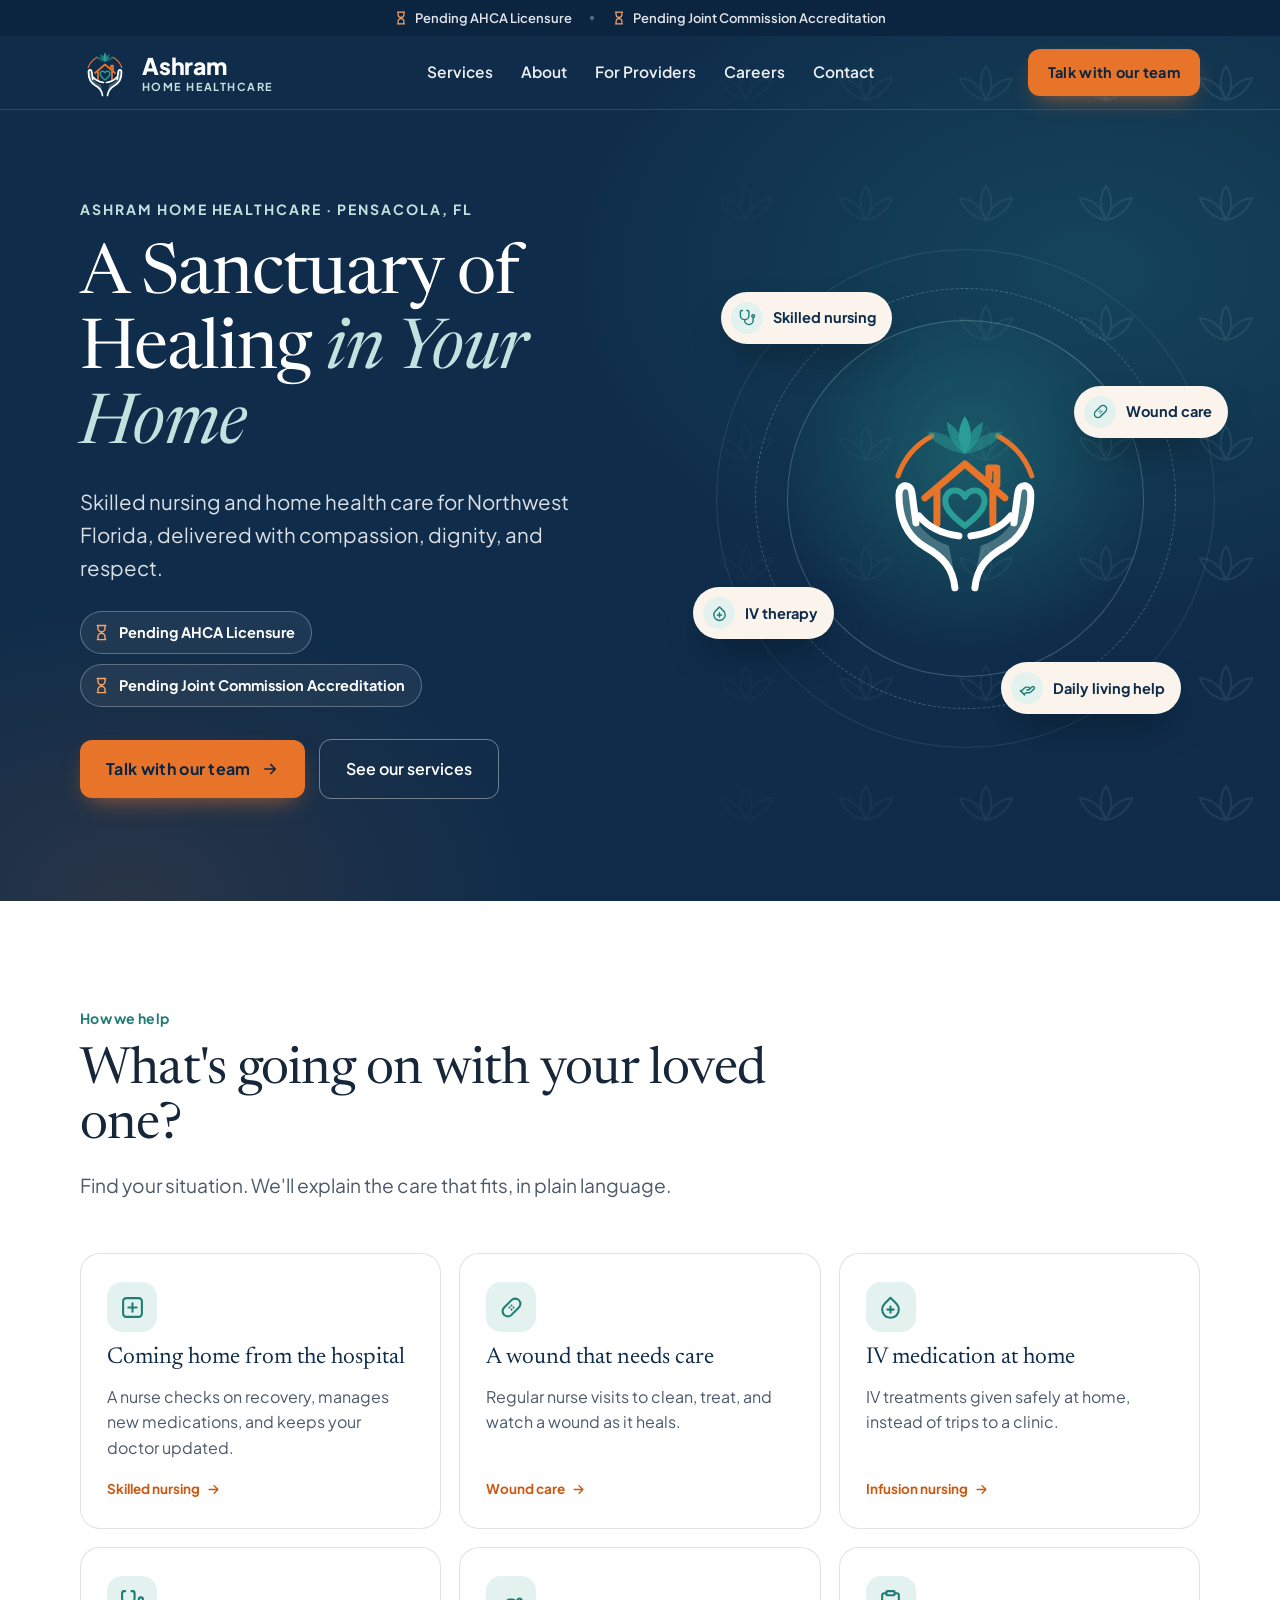
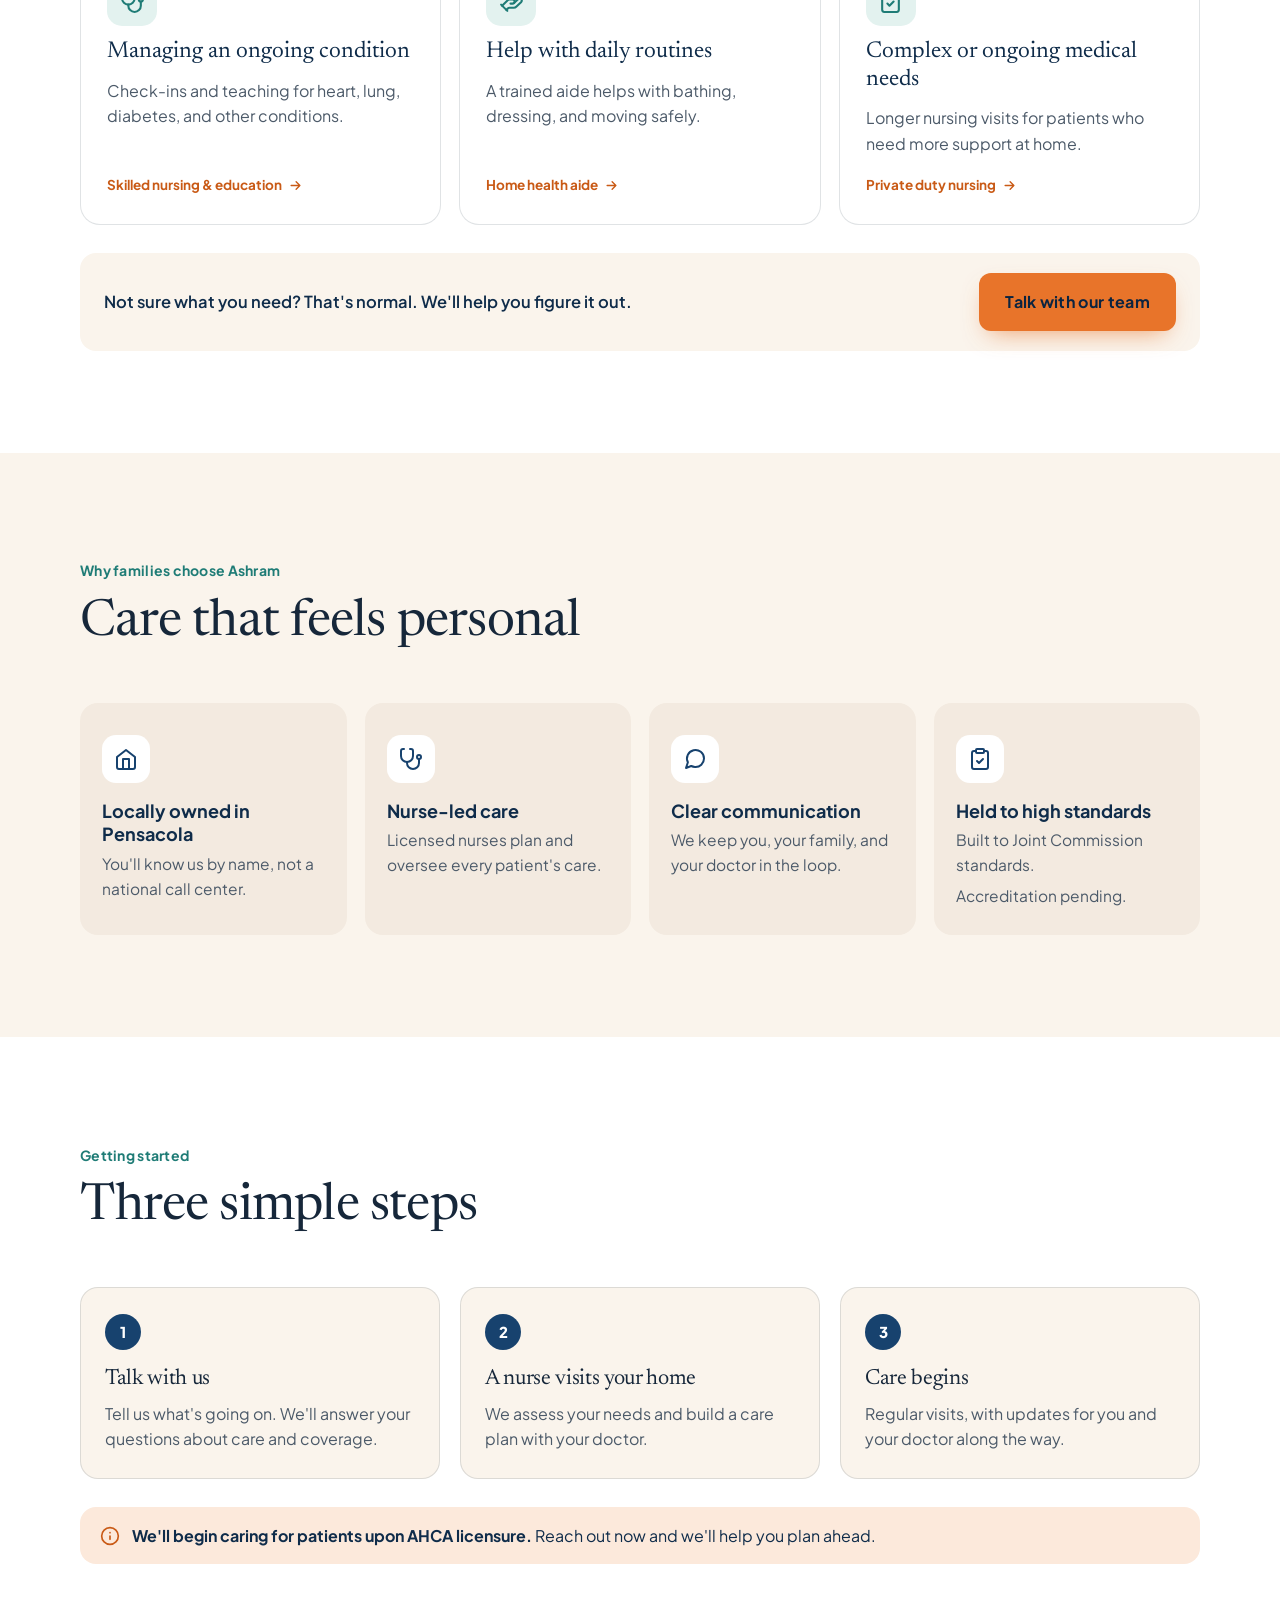
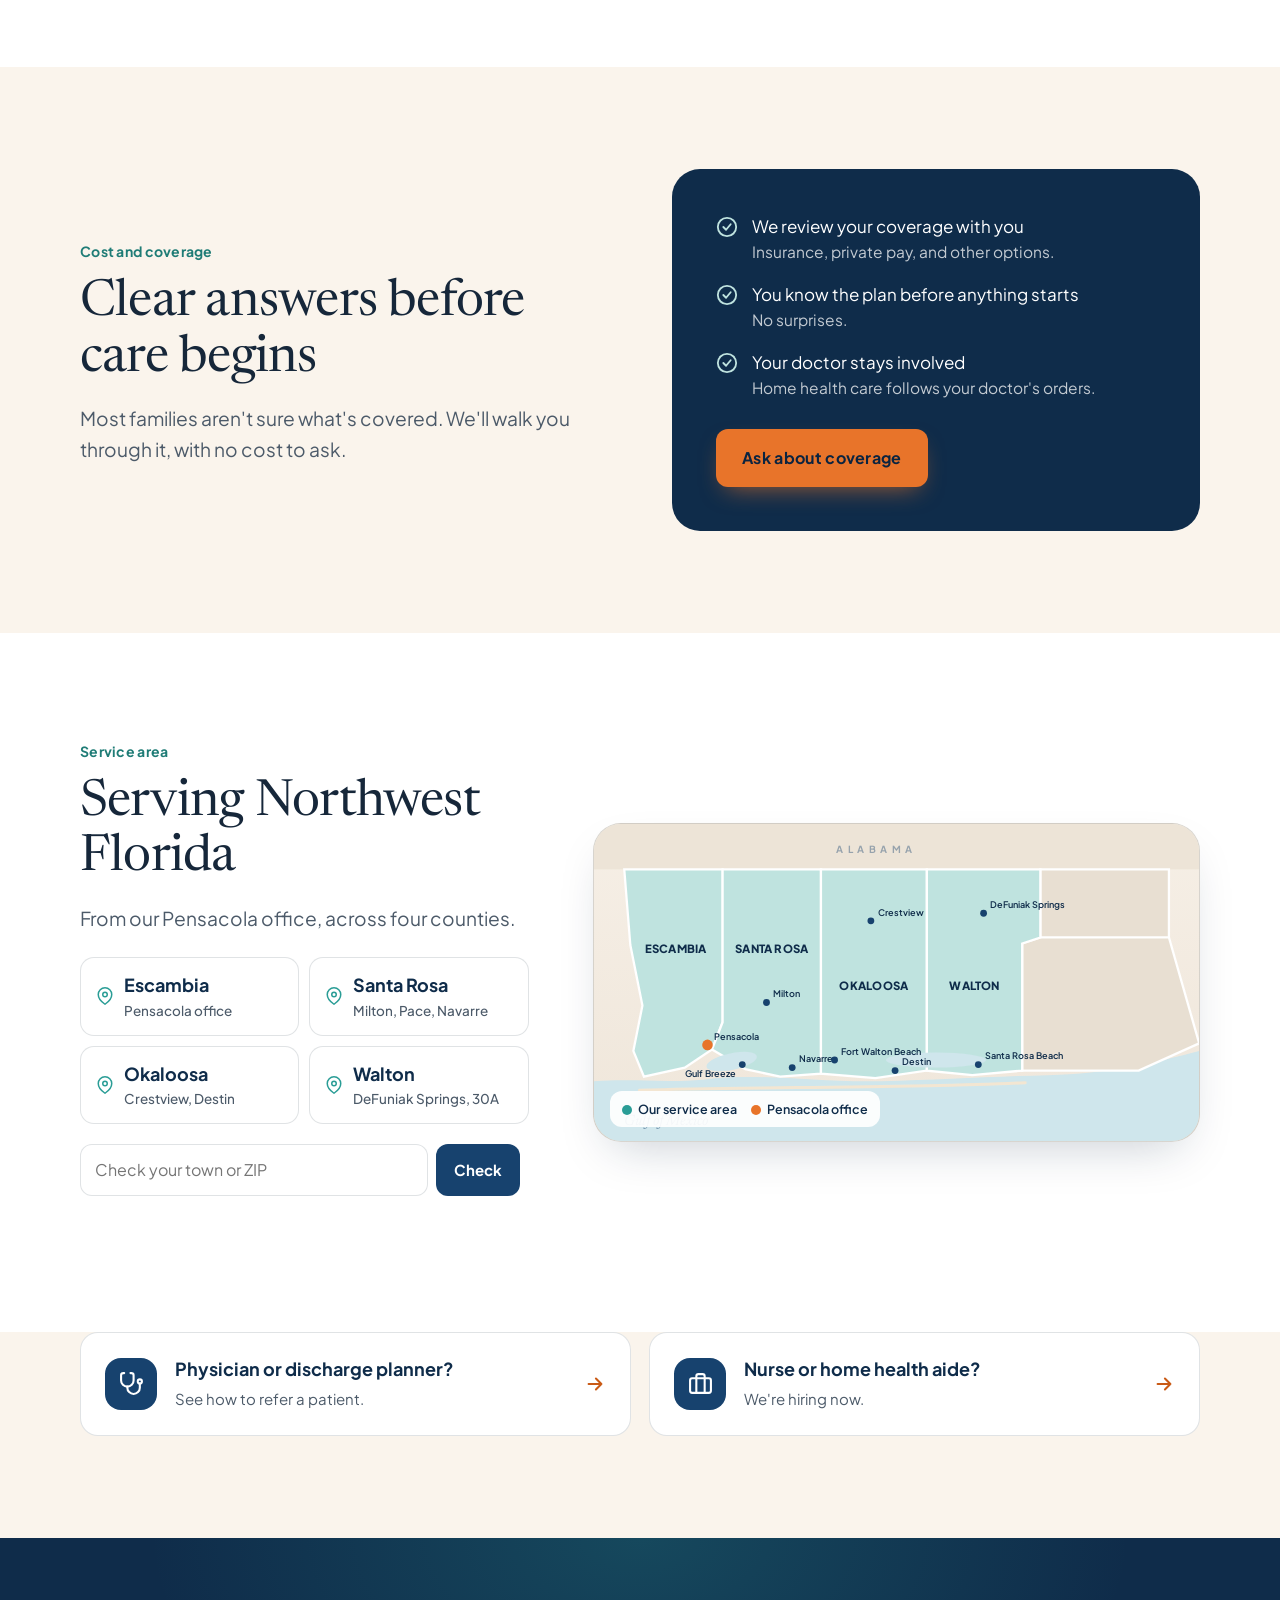
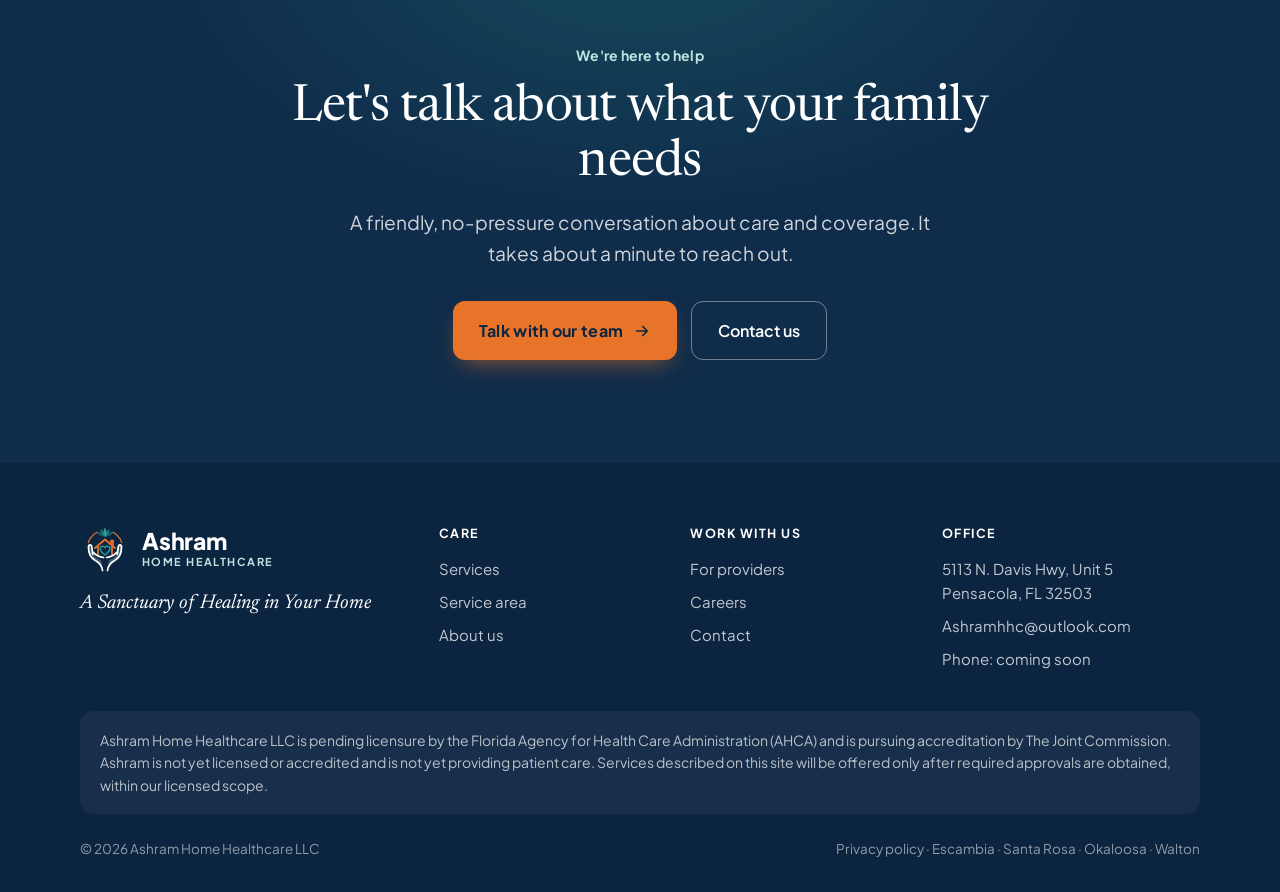
==== index.html @ f052ca24 "Add files via upload" ====
<!DOCTYPE html>
<html lang="en">
<head>
<meta charset="UTF-8">
<meta name="viewport" content="width=device-width, initial-scale=1, viewport-fit=cover">
<title>Ashram Home Healthcare | Home Health Care in Pensacola &amp; Northwest Florida</title>
<meta name="description" content="Skilled nursing and home health care for Pensacola and Northwest Florida. Pending AHCA licensure and Joint Commission accreditation.">
<meta name="theme-color" content="#0F2C4A">
<meta property="og:type" content="website">
<meta property="og:site_name" content="Ashram Home Healthcare">
<meta property="og:title" content="Ashram Home Healthcare | Home Health Care in Pensacola &amp; Northwest Florida">
<meta property="og:description" content="Skilled nursing and home health care for Pensacola and Northwest Florida. Pending AHCA licensure and Joint Commission accreditation.">
<meta property="og:image" content="og-image.png">
<meta name="twitter:card" content="summary_large_image">
<link rel="icon" href="data:image/svg+xml,%3Csvg xmlns='http://www.w3.org/2000/svg' viewBox='0 0 200 200'%3E%3Crect width='200' height='200' rx='40' fill='%23FAF4EC'/%3E%3Cpath d='M62 100 L100 66 L138 100' fill='none' stroke='%23E8742A' stroke-width='12' stroke-linecap='round' stroke-linejoin='round'/%3E%3Cpath d='M100 150 C80 134 70 122 76 110 C82 99 95 101 100 111 C105 101 118 99 124 110 C130 122 120 134 100 150Z' fill='none' stroke='%232A9D96' stroke-width='11'/%3E%3C/svg%3E">
<link rel="preconnect" href="https://fonts.googleapis.com">
<link rel="preconnect" href="https://fonts.gstatic.com" crossorigin>
<link href="https://fonts.googleapis.com/css2?family=Newsreader:ital,opsz,wght@0,6..72,400;0,6..72,500;1,6..72,400&family=Plus+Jakarta+Sans:wght@400;500;600;700;800&display=swap" rel="stylesheet">
<link rel="stylesheet" href="styles.css">
<script src="config.js"></script>
<script type="application/ld+json">{"@context":"https://schema.org","@type":"MedicalBusiness","name":"Ashram Home Healthcare LLC","slogan":"A Sanctuary of Healing in Your Home","email":"Ashramhhc@outlook.com","address":{"@type":"PostalAddress","streetAddress":"5113 N. Davis Highway, Unit 5","addressLocality":"Pensacola","addressRegion":"FL","postalCode":"32503","addressCountry":"US"},"areaServed":["Escambia County, FL","Santa Rosa County, FL","Okaloosa County, FL","Walton County, FL"]}</script>
</head>
<body>
<a class="skip" href="#main">Skip to content</a>
<svg width="0" height="0" style="position:absolute" aria-hidden="true">
  <defs>
    <symbol id="i-phone" viewBox="0 0 24 24"><path fill="none" stroke="currentColor" stroke-width="2" stroke-linecap="round" stroke-linejoin="round" d="M22 16.9v3a2 2 0 0 1-2.2 2 19.8 19.8 0 0 1-8.6-3.1 19.5 19.5 0 0 1-6-6A19.8 19.8 0 0 1 2.1 4.2 2 2 0 0 1 4.1 2h3a2 2 0 0 1 2 1.7c.1 1 .4 1.9.7 2.8a2 2 0 0 1-.5 2.1L8 9.9a16 16 0 0 0 6 6l1.3-1.3a2 2 0 0 1 2.1-.4c.9.3 1.8.6 2.8.7a2 2 0 0 1 1.7 2z"/></symbol>
    <symbol id="i-check" viewBox="0 0 24 24"><path fill="none" stroke="currentColor" stroke-width="2.4" stroke-linecap="round" stroke-linejoin="round" d="M20 6 9 17l-5-5"/></symbol>
    <symbol id="i-check-circle" viewBox="0 0 24 24"><g fill="none" stroke="currentColor" stroke-width="2" stroke-linecap="round" stroke-linejoin="round"><circle cx="12" cy="12" r="10"/><path d="m8 12 3 3 5-6"/></g></symbol>
    <symbol id="i-shield" viewBox="0 0 24 24"><g fill="none" stroke="currentColor" stroke-width="2" stroke-linecap="round" stroke-linejoin="round"><path d="M12 22s8-4 8-10V5l-8-3-8 3v7c0 6 8 10 8 10z"/><path d="m9 12 2 2 4-4"/></g></symbol>
    <symbol id="i-star" viewBox="0 0 24 24"><path fill="currentColor" d="m12 2 3.1 6.3 6.9 1-5 4.9 1.2 6.8L12 17.8 5.8 21l1.2-6.8-5-4.9 6.9-1z"/></symbol>
    <symbol id="i-camera" viewBox="0 0 24 24"><g fill="none" stroke="currentColor" stroke-width="2" stroke-linecap="round" stroke-linejoin="round"><path d="M23 19a2 2 0 0 1-2 2H3a2 2 0 0 1-2-2V8a2 2 0 0 1 2-2h4l2-3h6l2 3h4a2 2 0 0 1 2 2z"/><circle cx="12" cy="13" r="4"/></g></symbol>
    <symbol id="i-arrow-r" viewBox="0 0 24 24"><path fill="none" stroke="currentColor" stroke-width="2.2" stroke-linecap="round" stroke-linejoin="round" d="M5 12h14M13 6l6 6-6 6"/></symbol>
    <symbol id="i-arrow-l" viewBox="0 0 24 24"><path fill="none" stroke="currentColor" stroke-width="2.2" stroke-linecap="round" stroke-linejoin="round" d="M19 12H5M11 6l-6 6 6 6"/></symbol>
    <symbol id="i-pin" viewBox="0 0 24 24"><g fill="none" stroke="currentColor" stroke-width="2" stroke-linecap="round" stroke-linejoin="round"><path d="M21 10c0 7-9 13-9 13S3 17 3 10a9 9 0 0 1 18 0z"/><circle cx="12" cy="10" r="3"/></g></symbol>
    <symbol id="i-clock" viewBox="0 0 24 24"><g fill="none" stroke="currentColor" stroke-width="2" stroke-linecap="round"><circle cx="12" cy="12" r="10"/><path d="M12 6v6l4 2"/></g></symbol>
    <symbol id="i-mail" viewBox="0 0 24 24"><g fill="none" stroke="currentColor" stroke-width="2" stroke-linecap="round" stroke-linejoin="round"><rect x="2" y="4" width="20" height="16" rx="2"/><path d="m22 6-10 7L2 6"/></g></symbol>
    <symbol id="i-lock" viewBox="0 0 24 24"><g fill="none" stroke="currentColor" stroke-width="2" stroke-linecap="round" stroke-linejoin="round"><rect x="3" y="11" width="18" height="11" rx="2"/><path d="M7 11V7a5 5 0 0 1 10 0v4"/></g></symbol>
    <symbol id="i-info" viewBox="0 0 24 24"><g fill="none" stroke="currentColor" stroke-width="2" stroke-linecap="round"><circle cx="12" cy="12" r="10"/><path d="M12 16v-4M12 8h.01"/></g></symbol>
    <symbol id="i-heart" viewBox="0 0 24 24"><path fill="none" stroke="currentColor" stroke-width="2" stroke-linecap="round" stroke-linejoin="round" d="M20.8 4.6a5.5 5.5 0 0 0-7.8 0L12 5.7l-1-1.1a5.5 5.5 0 0 0-7.8 7.8l1 1.1L12 21l7.8-7.5 1-1.1a5.5 5.5 0 0 0 0-7.8z"/></symbol>
    <symbol id="i-hand" viewBox="0 0 24 24"><g fill="none" stroke="currentColor" stroke-width="2" stroke-linecap="round" stroke-linejoin="round"><path d="M11 14h2a2 2 0 0 0 0-4h-3c-.6 0-1.1.2-1.4.6L3 16"/><path d="m7 20 1.6-1.4c.3-.4.8-.6 1.4-.6h4c1.1 0 2.1-.4 2.8-1.2l4.6-4.4a2 2 0 0 0-2.8-2.8L14.4 13.4"/><path d="m2 15 6 6"/></g></symbol>
    <symbol id="i-sun" viewBox="0 0 24 24"><g fill="none" stroke="currentColor" stroke-width="2" stroke-linecap="round"><circle cx="12" cy="12" r="4"/><path d="M12 2v2M12 20v2M4.9 4.9l1.4 1.4M17.7 17.7l1.4 1.4M2 12h2M20 12h2M4.9 19.1l1.4-1.4M17.7 6.3l1.4-1.4"/></g></symbol>
    <symbol id="i-moon" viewBox="0 0 24 24"><path fill="none" stroke="currentColor" stroke-width="2" stroke-linecap="round" stroke-linejoin="round" d="M21 12.8A9 9 0 1 1 11.2 3a7 7 0 0 0 9.8 9.8z"/></symbol>
    <symbol id="i-user" viewBox="0 0 24 24"><g fill="none" stroke="currentColor" stroke-width="2" stroke-linecap="round" stroke-linejoin="round"><path d="M20 21v-2a4 4 0 0 0-4-4H8a4 4 0 0 0-4 4v2"/><circle cx="12" cy="7" r="4"/></g></symbol>
    <symbol id="i-users" viewBox="0 0 24 24"><g fill="none" stroke="currentColor" stroke-width="2" stroke-linecap="round" stroke-linejoin="round"><path d="M17 21v-2a4 4 0 0 0-4-4H5a4 4 0 0 0-4 4v2"/><circle cx="9" cy="7" r="4"/><path d="M23 21v-2a4 4 0 0 0-3-3.9M16 3.1a4 4 0 0 1 0 7.8"/></g></symbol>
    <symbol id="i-home" viewBox="0 0 24 24"><g fill="none" stroke="currentColor" stroke-width="2" stroke-linecap="round" stroke-linejoin="round"><path d="m3 10 9-7 9 7v10a2 2 0 0 1-2 2H5a2 2 0 0 1-2-2z"/><path d="M9 22V12h6v10"/></g></symbol>
    <symbol id="i-bath" viewBox="0 0 24 24"><g fill="none" stroke="currentColor" stroke-width="2" stroke-linecap="round" stroke-linejoin="round"><path d="M9 6 6.5 3.5a1.5 1.5 0 0 0-2.1 0L4 4a1.5 1.5 0 0 0-.4 1V17a2 2 0 0 0 2 2h12a2 2 0 0 0 2-2v-5H2"/><path d="M7 19v2M17 19v2"/></g></symbol>
    <symbol id="i-meal" viewBox="0 0 24 24"><g fill="none" stroke="currentColor" stroke-width="2" stroke-linecap="round" stroke-linejoin="round"><path d="M3 2v7c0 1.1.9 2 2 2h2a2 2 0 0 0 2-2V2M6 2v20M21 15V2a5 5 0 0 0-5 5v6c0 1.1.9 2 2 2h3zm0 0v7"/></g></symbol>
    <symbol id="i-pill" viewBox="0 0 24 24"><g fill="none" stroke="currentColor" stroke-width="2" stroke-linecap="round" stroke-linejoin="round"><path d="m10.5 20.5 10-10a4.95 4.95 0 1 0-7-7l-10 10a4.95 4.95 0 1 0 7 7z"/><path d="m8.5 8.5 7 7"/></g></symbol>
    <symbol id="i-chat" viewBox="0 0 24 24"><path fill="none" stroke="currentColor" stroke-width="2" stroke-linecap="round" stroke-linejoin="round" d="M21 11.5a8.4 8.4 0 0 1-9 8.4 8.5 8.5 0 0 1-3.8-.9L3 21l1.9-5.7A8.5 8.5 0 1 1 21 11.5z"/></symbol>
    <symbol id="i-car" viewBox="0 0 24 24"><g fill="none" stroke="currentColor" stroke-width="2" stroke-linecap="round" stroke-linejoin="round"><path d="M5 17H3v-5l2-5h14l2 5v5h-2"/><circle cx="7" cy="17" r="2"/><circle cx="17" cy="17" r="2"/><path d="M9 17h6M3 12h18"/></g></symbol>
    <symbol id="i-brain" viewBox="0 0 24 24"><g fill="none" stroke="currentColor" stroke-width="2" stroke-linecap="round" stroke-linejoin="round"><path d="M9.5 2A2.5 2.5 0 0 1 12 4.5v15a2.5 2.5 0 0 1-4.96.44 2.5 2.5 0 0 1-2.96-3.08 3 3 0 0 1-.34-5.58 2.5 2.5 0 0 1 1.32-4.24A2.5 2.5 0 0 1 9.5 2z"/><path d="M14.5 2A2.5 2.5 0 0 0 12 4.5v15a2.5 2.5 0 0 0 4.96.44 2.5 2.5 0 0 0 2.96-3.08 3 3 0 0 0 .34-5.58 2.5 2.5 0 0 0-1.32-4.24A2.5 2.5 0 0 0 14.5 2z"/></g></symbol>
    <symbol id="i-hospital" viewBox="0 0 24 24"><g fill="none" stroke="currentColor" stroke-width="2" stroke-linecap="round" stroke-linejoin="round"><rect x="3" y="3" width="18" height="18" rx="3"/><path d="M12 8v8M8 12h8"/></g></symbol>
    <symbol id="i-broom" viewBox="0 0 24 24"><g fill="none" stroke="currentColor" stroke-width="2" stroke-linecap="round" stroke-linejoin="round"><path d="m13 11 8-8"/><path d="M8.5 11.5 12.5 15.5 9 22l-7-7z"/><path d="m6 18 2-2"/></g></symbol>
    <symbol id="i-wallet" viewBox="0 0 24 24"><g fill="none" stroke="currentColor" stroke-width="2" stroke-linecap="round" stroke-linejoin="round"><path d="M20 12V8H6a2 2 0 0 1 0-4h12v4"/><path d="M4 6v12a2 2 0 0 0 2 2h14v-4"/><path d="M18 12a2 2 0 0 0 0 4h4v-4z"/></g></symbol>
    <symbol id="i-doc" viewBox="0 0 24 24"><g fill="none" stroke="currentColor" stroke-width="2" stroke-linecap="round" stroke-linejoin="round"><path d="M14 2H6a2 2 0 0 0-2 2v16a2 2 0 0 0 2 2h12a2 2 0 0 0 2-2V8z"/><path d="M14 2v6h6M9 13h6M9 17h6"/></g></symbol>
    <symbol id="i-flag" viewBox="0 0 24 24"><g fill="none" stroke="currentColor" stroke-width="2" stroke-linecap="round" stroke-linejoin="round"><path d="M4 15s1-1 4-1 5 2 8 2 4-1 4-1V3s-1 1-4 1-5-2-8-2-4 1-4 1z"/><path d="M4 22v-7"/></g></symbol>
    <symbol id="i-medicaid" viewBox="0 0 24 24"><g fill="none" stroke="currentColor" stroke-width="2" stroke-linecap="round" stroke-linejoin="round"><path d="M3 21h18M5 21V10M19 21V10M9 21v-6h6v6M2 10l10-7 10 7"/></g></symbol>


    <symbol id="i-hourglass" viewBox="0 0 24 24"><path fill="none" stroke="currentColor" stroke-width="2" stroke-linecap="round" stroke-linejoin="round" d="M6 2h12M6 22h12M7 2v4a5 5 0 0 0 10 0V2M7 22v-4a5 5 0 0 1 10 0v4"/></symbol>
    <symbol id="i-steth" viewBox="0 0 24 24"><g fill="none" stroke="currentColor" stroke-width="2" stroke-linecap="round" stroke-linejoin="round"><path d="M5 2H4a2 2 0 0 0-2 2v5a6 6 0 0 0 12 0V4a2 2 0 0 0-2-2h-1"/><path d="M8 15v1a6 6 0 0 0 12 0v-4"/><circle cx="20" cy="10" r="2"/></g></symbol>
    <symbol id="i-drop" viewBox="0 0 24 24"><g fill="none" stroke="currentColor" stroke-width="2" stroke-linecap="round" stroke-linejoin="round"><path d="M12 2.7 17.7 8.3a8 8 0 1 1-11.4 0z"/><path d="M12 11v6M9 14h6"/></g></symbol>
    <symbol id="i-bandage" viewBox="0 0 24 24"><g fill="none" stroke="currentColor" stroke-width="2" stroke-linecap="round" stroke-linejoin="round"><rect x="2" y="7" width="20" height="10" rx="5" transform="rotate(-45 12 12)"/><path d="M12 10h.01M10 12h.01M14 12h.01M12 14h.01"/></g></symbol>
    <symbol id="i-book" viewBox="0 0 24 24"><g fill="none" stroke="currentColor" stroke-width="2" stroke-linecap="round" stroke-linejoin="round"><path d="M4 19.5A2.5 2.5 0 0 1 6.5 17H20V2H6.5A2.5 2.5 0 0 0 4 4.5z"/><path d="M6.5 17A2.5 2.5 0 0 0 4 19.5 2.5 2.5 0 0 0 6.5 22H20v-5"/></g></symbol>
    <symbol id="i-network" viewBox="0 0 24 24"><g fill="none" stroke="currentColor" stroke-width="2" stroke-linecap="round" stroke-linejoin="round"><circle cx="12" cy="5" r="3"/><circle cx="5" cy="19" r="3"/><circle cx="19" cy="19" r="3"/><path d="M12 8v3M12 11l-5 5.5M12 11l5 5.5"/></g></symbol>
    <symbol id="i-clipboard" viewBox="0 0 24 24"><g fill="none" stroke="currentColor" stroke-width="2" stroke-linecap="round" stroke-linejoin="round"><rect x="8" y="2" width="8" height="4" rx="1"/><path d="M16 4h2a2 2 0 0 1 2 2v14a2 2 0 0 1-2 2H6a2 2 0 0 1-2-2V6a2 2 0 0 1 2-2h2"/><path d="m9 14 2 2 4-4"/></g></symbol>
    <symbol id="i-briefcase" viewBox="0 0 24 24"><g fill="none" stroke="currentColor" stroke-width="2" stroke-linecap="round" stroke-linejoin="round"><rect x="2" y="7" width="20" height="14" rx="2"/><path d="M16 21V5a2 2 0 0 0-2-2h-4a2 2 0 0 0-2 2v16"/></g></symbol>
    <symbol id="i-building" viewBox="0 0 24 24"><g fill="none" stroke="currentColor" stroke-width="2" stroke-linecap="round" stroke-linejoin="round"><path d="M3 21h18M5 21V5a2 2 0 0 1 2-2h10a2 2 0 0 1 2 2v16M9 7h2M13 7h2M9 11h2M13 11h2M9 15h2M13 15h2"/></g></symbol>
    <symbol id="i-send" viewBox="0 0 24 24"><g fill="none" stroke="currentColor" stroke-width="2" stroke-linecap="round" stroke-linejoin="round"><path d="M22 2 11 13M22 2l-7 20-4-9-9-4z"/></g></symbol>
    <symbol id="i-map" viewBox="0 0 24 24"><g fill="none" stroke="currentColor" stroke-width="2" stroke-linecap="round" stroke-linejoin="round"><path d="M1 6v16l7-4 8 4 7-4V2l-7 4-8-4z"/><path d="M8 2v16M16 6v16"/></g></symbol>
    <symbol id="i-dollar" viewBox="0 0 24 24"><path fill="none" stroke="currentColor" stroke-width="2" stroke-linecap="round" stroke-linejoin="round" d="M12 1v22M17 5H9.5a3.5 3.5 0 0 0 0 7h5a3.5 3.5 0 0 1 0 7H6"/></symbol>
    <symbol id="i-plus" viewBox="0 0 24 24"><path fill="none" stroke="currentColor" stroke-width="2.6" stroke-linecap="round" d="M12 5v14M5 12h14"/></symbol>
    <!-- Logo mark, rebuilt as vector from the Ashram logo -->
    <symbol id="logo-mark" viewBox="0 0 200 200">
      <!-- soft hand fill -->
      <path fill="var(--handfill)" d="M92 190c-3-22-14-32-32-42-17-10-26-27-26-52 0-9 9-11 12-3l5 27c5 13 17 22 33 28z"/>
      <path fill="var(--handfill)" d="M108 190c3-22 14-32 32-42 17-10 26-27 26-52 0-9-9-11-12-3l-5 27c-5 13-17 22-33 28z"/>
      <!-- orange arcs -->
      <path d="M33 78a72 72 0 0 1 34-40" fill="none" stroke="#E8742A" stroke-width="5" stroke-linecap="round"/>
      <path d="M133 38a72 72 0 0 1 34 40" fill="none" stroke="#E8742A" stroke-width="5" stroke-linecap="round"/>
      <!-- lotus -->
      <g fill="#2A9D96">
        <path opacity=".45" d="M100 56c-14-2-30-9-38-22 13-1 31 6 38 22z"/>
        <path opacity=".45" d="M100 56c14-2 30-9 38-22-13-1-31 6-38 22z"/>
        <path opacity=".7" d="M100 56c-9-6-18-18-18-32 10 5 17 17 18 32z"/>
        <path opacity=".7" d="M100 56c9-6 18-18 18-32-10 5-17 17-18 32z"/>
        <path d="M100 56c-7-9-9-24-0-38 9 14 7 29 0 38z"/>
      </g>
      <!-- house -->
      <g fill="none" stroke="#E8742A" stroke-width="7" stroke-linecap="round" stroke-linejoin="round">
        <path d="M60 100 100 66l40 34"/>
        <path d="M124 80V70h8v17"/>
        <path d="M72 92v34M128 92v34"/>
      </g>
      <!-- heart -->
      <path d="M100 128c-15-11-22-20-19-29 3-8 14-9 19 0 5-9 16-8 19 0 3 9-4 18-19 29z" fill="none" stroke="#2A9D96" stroke-width="6" stroke-linejoin="round"/>
      <!-- hands -->
      <g fill="none" stroke="var(--hand)" stroke-width="7" stroke-linecap="round" stroke-linejoin="round">
        <path d="M90 190c-2-20-12-31-30-41-17-10-26-27-26-52 0-12 12-12 13-2l4 30"/>
        <path d="M54 118c9 11 24 18 40 20"/>
        <path d="M110 190c2-20 12-31 30-41 17-10 26-27 26-52 0-12-12-12-13-2l-4 30"/>
        <path d="M146 118c-9 11-24 18-40 20"/>
      </g>
    </symbol>
  </defs>
</svg>
<header class="header" id="header">
  <div class="statusbar if-pending" role="note">
    <span><svg><use href="#i-hourglass"/></svg>Pending AHCA Licensure</span>
    <i class="sep"></i>
    <span><svg><use href="#i-hourglass"/></svg>Pending Joint Commission Accreditation</span>
  </div>
  <div class="header-row">
    <div class="wrap">
      <a href="index.html" class="brand" aria-label="Ashram Home Healthcare, home">
        <svg class="logo" aria-hidden="true"><use href="#logo-mark"/></svg>
        <span class="brand-text"><span class="brand-name">Ashram</span><span class="brand-sub">Home Healthcare</span></span>
      </a>
      <nav class="nav" aria-label="Main">
        <a href="services.html">Services</a>
        <a href="about.html">About</a>
        <a href="referrals.html">For Providers</a>
        <a href="careers.html">Careers</a>
        <a href="contact.html">Contact</a>
      </nav>
      <div class="header-cta">
        <a class="header-phone if-phone" data-phone-link href="#"><svg><use href="#i-phone"/></svg><span data-phone></span></a>
        <button class="btn btn-primary" data-open="family">Talk with our team</button>
        <button class="menu-btn" id="menuBtn" aria-label="Open menu" aria-expanded="false" aria-controls="mobileNav">
          <svg viewBox="0 0 24 24" fill="none" stroke="currentColor" stroke-width="2.2" stroke-linecap="round"><path d="M4 7h16M4 12h16M4 17h16"/></svg>
        </button>
      </div>
    </div>
  </div>
</header>
<nav class="mobile-nav" id="mobileNav" aria-label="Mobile">
  <button class="mobile-close" id="menuClose" aria-label="Close menu"><svg viewBox="0 0 24 24" fill="none" stroke="currentColor" stroke-width="2.2" stroke-linecap="round"><path d="M6 6l12 12M18 6 6 18"/></svg></button>
  <a href="index.html">Home</a>
  <a href="services.html">Services</a>
  <a href="about.html">About</a>
  <a href="referrals.html">For Providers</a>
  <a href="careers.html">Careers</a>
  <a href="contact.html">Contact</a>
  <button class="btn btn-primary" data-open="family">Talk with our team</button>
</nav>
<main id="main">
<section class="hero hero-main">
  <div class="hero-pattern" aria-hidden="true"></div>
  <div class="wrap hero-grid">
    <div>
      <span class="company reveal">Ashram Home Healthcare &middot; Pensacola, FL</span>
      <h1 class="reveal d1">A Sanctuary of Healing <em>in Your Home</em></h1>
      <p class="lede reveal d2">Skilled nursing and home health care for Northwest Florida, delivered with compassion, dignity, and respect.</p>
      <div class="reveal d2"><div class="badges if-pending">
          <span class="badge badge-dark"><svg><use href="#i-hourglass"/></svg>Pending AHCA Licensure</span>
          <span class="badge badge-dark"><svg><use href="#i-hourglass"/></svg>Pending Joint Commission Accreditation</span>
        </div></div>
      <div class="hero-actions reveal d3">
        <button class="btn btn-primary" data-open="family">Talk with our team <svg><use href="#i-arrow-r"/></svg></button>
        <a class="btn btn-soft" href="services.html">See our services</a>
      </div>
    </div>
    <div class="emblem reveal d2" aria-hidden="true">
      <div class="emblem-core"><svg class="logo"><use href="#logo-mark"/></svg></div>
      <span class="float-chip c1"><i><svg><use href="#i-steth"/></svg></i>Skilled nursing</span>
      <span class="float-chip c2"><i><svg><use href="#i-bandage"/></svg></i>Wound care</span>
      <span class="float-chip c3"><i><svg><use href="#i-drop"/></svg></i>IV therapy</span>
      <span class="float-chip c4"><i><svg><use href="#i-hand"/></svg></i>Daily living help</span>
    </div>
  </div>
</section>

<section class="section bg-white">
  <div class="wrap">
    <div class="section-head reveal">
      <span class="eyebrow">How we help</span>
      <h2>What's going on with your loved one?</h2>
      <p class="lede">Find your situation. We'll explain the care that fits, in plain language.</p>
    </div>
    <div class="sits">
<a class="sit reveal" href="services.html#skilled"><span class="si"><svg><use href="#i-hospital"/></svg></span><strong>Coming home from the hospital</strong><p>A nurse checks on recovery, manages new medications, and keeps your doctor updated.</p><span class="tag">Skilled nursing <svg><use href="#i-arrow-r"/></svg></span></a>
<a class="sit reveal d1" href="services.html#wound"><span class="si"><svg><use href="#i-bandage"/></svg></span><strong>A wound that needs care</strong><p>Regular nurse visits to clean, treat, and watch a wound as it heals.</p><span class="tag">Wound care <svg><use href="#i-arrow-r"/></svg></span></a>
<a class="sit reveal d2" href="services.html#infusion"><span class="si"><svg><use href="#i-drop"/></svg></span><strong>IV medication at home</strong><p>IV treatments given safely at home, instead of trips to a clinic.</p><span class="tag">Infusion nursing <svg><use href="#i-arrow-r"/></svg></span></a>
<a class="sit reveal" href="services.html#skilled"><span class="si"><svg><use href="#i-steth"/></svg></span><strong>Managing an ongoing condition</strong><p>Check-ins and teaching for heart, lung, diabetes, and other conditions.</p><span class="tag">Skilled nursing & education <svg><use href="#i-arrow-r"/></svg></span></a>
<a class="sit reveal d1" href="services.html#aide"><span class="si"><svg><use href="#i-hand"/></svg></span><strong>Help with daily routines</strong><p>A trained aide helps with bathing, dressing, and moving safely.</p><span class="tag">Home health aide <svg><use href="#i-arrow-r"/></svg></span></a>
<a class="sit reveal d2" href="services.html#pdn"><span class="si"><svg><use href="#i-clipboard"/></svg></span><strong>Complex or ongoing medical needs</strong><p>Longer nursing visits for patients who need more support at home.</p><span class="tag">Private duty nursing <svg><use href="#i-arrow-r"/></svg></span></a>
    </div>
    <div class="sits-foot reveal">
      <p>Not sure what you need? That's normal. We'll help you figure it out.</p>
      <button class="btn btn-primary" data-open="family">Talk with our team</button>
    </div>
  </div>
</section>

<section class="section bg-cream">
  <div class="wrap">
    <div class="section-head reveal">
      <span class="eyebrow">Why families choose Ashram</span>
      <h2>Care that feels personal</h2>
    </div>
    <div class="why">
      <div class="why-item reveal"><span class="wi"><svg><use href="#i-home"/></svg></span><strong>Locally owned in Pensacola</strong><span>You'll know us by name, not a national call center.</span></div>
      <div class="why-item reveal d1"><span class="wi"><svg><use href="#i-steth"/></svg></span><strong>Nurse-led care</strong><span>Licensed nurses plan and oversee every patient's care.</span></div>
      <div class="why-item reveal d2"><span class="wi"><svg><use href="#i-chat"/></svg></span><strong>Clear communication</strong><span>We keep you, your family, and your doctor in the loop.</span></div>
      <div class="why-item reveal d3"><span class="wi"><svg><use href="#i-clipboard"/></svg></span><strong>Held to high standards</strong><span>Built to Joint Commission standards.<span class="if-pending"> Accreditation pending.</span></span></div>
    </div>
  </div>
</section>

<section class="section bg-white">
  <div class="wrap">
    <div class="section-head reveal">
      <span class="eyebrow">Getting started</span>
      <h2>Three simple steps</h2>
    </div>
    <div class="steps">
      <div class="st reveal"><h3>Talk with us</h3><p>Tell us what's going on. We'll answer your questions about care and coverage.</p></div>
      <div class="st reveal d1"><h3>A nurse visits your home</h3><p>We assess your needs and build a care plan with your doctor.</p></div>
      <div class="st reveal d2"><h3>Care begins</h3><p>Regular visits, with updates for you and your doctor along the way.</p></div>
    </div>
    <div class="note if-pending reveal"><svg><use href="#i-info"/></svg><span><strong>We'll begin caring for patients upon AHCA licensure.</strong> Reach out now and we'll help you plan ahead.</span></div>
  </div>
</section>

<section class="section bg-cream">
  <div class="wrap cost">
    <div class="reveal">
      <span class="eyebrow">Cost and coverage</span>
      <h2>Clear answers before care begins</h2>
      <p class="lede">Most families aren't sure what's covered. We'll walk you through it, with no cost to ask.</p>
    </div>
    <div class="cost-card reveal d1">
      <ul>
        <li><svg><use href="#i-check-circle"/></svg><div>We review your coverage with you<span>Insurance, private pay, and other options.</span></div></li>
        <li><svg><use href="#i-check-circle"/></svg><div>You know the plan before anything starts<span>No surprises.</span></div></li>
        <li><svg><use href="#i-check-circle"/></svg><div>Your doctor stays involved<span>Home health care follows your doctor's orders.</span></div></li>
      </ul>
      <button class="btn btn-primary" data-open="family">Ask about coverage</button>
    </div>
  </div>
</section>

<section class="section choice-band if-open">
  <div class="wrap reveal">
    <span class="eyebrow">Leaving the hospital?</span>
    <h2>You can choose your home health agency</h2>
    <p>When it's time to go home, ask your doctor or discharge planner for Ashram Home Healthcare by name.</p>
  </div>
</section>

<section class="section bg-white" id="area">
  <div class="wrap area">
    <div class="reveal">
      <span class="eyebrow">Service area</span>
      <h2>Serving Northwest Florida</h2>
      <p class="lede">From our Pensacola office, across four counties.</p>
      <div class="county-list">
        <div><svg><use href="#i-pin"/></svg><span>Escambia<small>Pensacola office</small></span></div>
        <div><svg><use href="#i-pin"/></svg><span>Santa Rosa<small>Milton, Pace, Navarre</small></span></div>
        <div><svg><use href="#i-pin"/></svg><span>Okaloosa<small>Crestview, Destin</small></span></div>
        <div><svg><use href="#i-pin"/></svg><span>Walton<small>DeFuniak Springs, 30A</small></span></div>
      </div>
      <form class="mini-check" id="areaForm" autocomplete="off"><label class="sr-only" for="areaInput">Town or ZIP code</label><input id="areaInput" placeholder="Check your town or ZIP"><button type="submit">Check</button></form>
      <div class="mini-result" id="areaResult" role="status" aria-live="polite"></div>
    </div>
    <div class="map-wrap reveal d1" data-map></div>
  </div>
</section>

<section class="section bg-cream" style="padding-top:0">
  <div class="wrap pro-strip">
    <a class="pro reveal" href="referrals.html"><span class="pi"><svg><use href="#i-steth"/></svg></span><div><strong>Physician or discharge planner?</strong><span>See how to refer a patient.</span></div><span class="arrow"><svg><use href="#i-arrow-r"/></svg></span></a>
    <a class="pro reveal d1" href="careers.html"><span class="pi"><svg><use href="#i-briefcase"/></svg></span><div><strong>Nurse or home health aide?</strong><span>We're hiring now.</span></div><span class="arrow"><svg><use href="#i-arrow-r"/></svg></span></a>
  </div>
</section>
<section class="section final">
  <div class="wrap reveal">
    <span class="eyebrow">We're here to help</span>
    <h2>Let's talk about what your family needs</h2>
    <p class="lede">A friendly, no-pressure conversation about care and coverage. It takes about a minute to reach out.</p>
    <div class="final-actions">
      <button class="btn btn-primary" data-open="family">Talk with our team <svg><use href="#i-arrow-r"/></svg></button>
      <a class="btn btn-soft if-phone" data-phone-link href="#"><svg><use href="#i-phone"/></svg>Call <span data-phone></span></a>
      <a class="btn btn-soft if-no-phone" href="contact.html">Contact us</a>
    </div>
  </div>
</section>
</main>
<footer class="footer">
  <div class="wrap">
    <div class="footer-grid">
      <div>
        <a href="index.html" class="brand" aria-label="Ashram Home Healthcare">
          <svg class="logo" aria-hidden="true"><use href="#logo-mark"/></svg>
          <span class="brand-text"><span class="brand-name">Ashram</span><span class="brand-sub">Home Healthcare</span></span>
        </a>
        <p style="font-family:var(--serif);font-style:italic;font-size:20px;color:#fff">A Sanctuary of Healing in Your Home</p>
      </div>
      <div><h4>Care</h4><ul><li><a href="services.html">Services</a></li><li><a href="index.html#area">Service area</a></li><li><a href="about.html">About us</a></li></ul></div>
      <div><h4>Work with us</h4><ul><li><a href="referrals.html">For providers</a></li><li><a href="careers.html">Careers</a></li><li><a href="contact.html">Contact</a></li></ul></div>
      <div><h4>Office</h4><ul><li>5113 N. Davis Hwy, Unit 5<br>Pensacola, FL 32503</li><li><a data-email href="#"></a></li><li class="if-phone">Phone: <a data-phone-link href="#"><span data-phone></span></a></li><li class="if-fax">Fax: <span data-fax></span></li><li class="if-no-phone">Phone: coming soon</li></ul></div>
    </div>
    <p class="disclaimer if-pending">Ashram Home Healthcare LLC is pending licensure by the Florida Agency for Health Care Administration (AHCA) and is pursuing accreditation by The Joint Commission. Ashram is not yet licensed or accredited and is not yet providing patient care. Services described on this site will be offered only after required approvals are obtained, within our licensed scope.</p>
    <div class="footer-bottom">
      <span>&copy; <span id="yr">2026</span> Ashram Home Healthcare LLC</span>
      <span><a href="privacy.html">Privacy policy</a> &middot; Escambia &middot; Santa Rosa &middot; Okaloosa &middot; Walton</span>
    </div>
  </div>
</footer>
<div class="call-bar" id="callBar">
  <a class="c1 if-phone" data-phone-link href="#"><svg><use href="#i-phone"/></svg>Call</a>
  <a class="c1 if-no-phone" href="contact.html"><svg><use href="#i-mail"/></svg>Contact</a>
  <button class="c2" data-open="family">Talk with our team</button>
</div>
<div class="flow" id="flow" role="dialog" aria-modal="true" aria-labelledby="flowTitleTxt" aria-hidden="true">
  <div class="flow-panel">
    <div class="flow-top">
      <svg class="logo logo--color" aria-hidden="true"><use href="#logo-mark"/></svg>
      <div class="ft-title"><span id="flowTitleTxt">Ashram Home Healthcare</span><small>About 1 minute &middot; No commitment</small></div>
      <button class="flow-close" id="flowClose" aria-label="Close"><svg viewBox="0 0 24 24" fill="none" stroke="currentColor" stroke-width="2.2" stroke-linecap="round"><path d="M6 6l12 12M18 6 6 18"/></svg></button>
    </div>
    <div class="flow-progress" id="flowProgress" aria-hidden="true"></div>
    <div class="flow-body" id="flowBody" aria-live="polite"></div>
    <div class="flow-foot" id="flowFoot">
      <button class="link-btn" id="flowBack"><svg><use href="#i-arrow-l"/></svg>Back</button>
      <button class="btn btn-primary" id="flowNext" disabled>Continue</button>
    </div>
  </div>
</div>
<script src="main.js"></script>
</body>
</html>
---- styles.css ----
/* Ashram Home Healthcare — shared styles */
:root{
  --navy-900:#0B2440;--navy-800:#0F2C4A;--navy-700:#17426E;
  --teal-600:#1F7C76;--teal-500:#2A9D96;--teal-200:#BFE3DF;--teal-100:#E3F2EF;
  --orange-600:#C95A16;--orange-500:#E8742A;--orange-100:#FCE9DB;
  --cream:#FAF4EC;--cream-2:#F3EAE0;--sand:#EADFD2;
  --ink:#16273A;--muted:#4C5A69;--line:rgba(22,39,58,.13);
  --radius-lg:28px;--radius-md:20px;
  --shadow-soft:0 20px 50px -20px rgba(11,36,64,.25);
  --shadow-card:0 2px 0 rgba(11,36,64,.04),0 18px 40px -24px rgba(11,36,64,.35);
  --serif:"Newsreader",Georgia,"Times New Roman",serif;
  --sans:"Plus Jakarta Sans",system-ui,-apple-system,"Segoe UI",sans-serif;
  --wrap:1200px;--bar-h:36px;--row-h:74px;--header-h:110px;
}
html.licensed{--bar-h:0px;--header-h:74px}
*,*::before,*::after{box-sizing:border-box}
html{-webkit-text-size-adjust:100%;scroll-behavior:smooth;scroll-padding-top:calc(var(--header-h) + 16px)}
body{margin:0;font-family:var(--sans);font-size:18px;line-height:1.6;color:var(--ink);background:var(--cream);-webkit-font-smoothing:antialiased;-webkit-tap-highlight-color:transparent;overflow-x:hidden}
body.locked{overflow:hidden}
img,svg{display:block;max-width:100%}
a{color:inherit}
button{font:inherit;cursor:pointer}
.wrap{max-width:var(--wrap);margin:0 auto;padding:0 clamp(20px,4vw,40px)}
.sr-only{position:absolute;width:1px;height:1px;overflow:hidden;clip:rect(0,0,0,0)}
.skip{position:absolute;left:16px;top:-60px;background:var(--orange-500);color:var(--navy-900);padding:10px 16px;border-radius:10px;z-index:400;font-weight:700;text-decoration:none}
.skip:focus{top:12px}
:focus-visible{outline:3px solid var(--orange-500);outline-offset:3px;border-radius:6px}

/* Licensed / pending switch */
html.licensed .if-pending,html:not(.licensed) .if-open{display:none!important}
html:not(.has-phone) .if-phone,html.has-phone .if-no-phone{display:none!important}
html:not(.has-fax) .if-fax,html.has-fax .if-no-fax{display:none!important}

/* Type */
h1,h2,h3{font-family:var(--serif);font-weight:400;letter-spacing:-.015em;line-height:1.08;margin:0}
h1{font-size:clamp(42px,5.4vw,74px)}
h2{font-size:clamp(32px,4vw,52px)}
h3{font-size:clamp(21px,1.9vw,25px);line-height:1.2}
p{margin:0}
.eyebrow{display:inline-block;font-size:14px;font-weight:700;letter-spacing:.02em;color:var(--teal-600);margin-bottom:14px}
.lede{font-size:clamp(17px,1.5vw,20px);color:var(--muted);max-width:600px;margin-top:16px}
.section{padding:clamp(72px,8vw,108px) 0}
.section-head{max-width:720px;margin-bottom:clamp(32px,4.5vw,52px)}
.section-head.center{text-align:center;margin-left:auto;margin-right:auto}
.section-head.center .lede{margin-left:auto;margin-right:auto}
.bg-white{background:#fff}.bg-cream{background:var(--cream)}
.fine{font-size:14px;color:var(--muted);margin-top:22px}

/* Buttons */
.btn{display:inline-flex;align-items:center;justify-content:center;gap:10px;border:0;border-radius:12px;padding:16px 26px;font-weight:700;font-size:16px;letter-spacing:.02em;text-decoration:none;transition:transform .2s,background .2s,box-shadow .2s;white-space:nowrap}
.btn-primary{background:var(--orange-500);color:var(--navy-900);box-shadow:0 10px 24px -10px rgba(232,116,42,.7)}
.btn-primary:hover{background:#F0843C;transform:translateY(-2px)}
.btn-soft{background:transparent;color:inherit;border:1.5px solid currentColor;font-weight:600;letter-spacing:0}
.btn-soft:hover{background:rgba(127,127,127,.1)}
.btn svg{width:18px;height:18px}
.text-link{background:none;border:0;padding:0;color:var(--orange-600);font-weight:700;text-decoration:none;display:inline-flex;align-items:center;gap:6px;font-size:16px}
.text-link svg{width:18px;height:18px;transition:transform .2s}
.text-link:hover svg{transform:translateX(3px)}

/* Badges */
.badges{display:flex;flex-wrap:wrap;gap:10px}
.badge{display:inline-flex;align-items:center;gap:9px;padding:9px 16px 9px 12px;border-radius:999px;font-size:14.5px;font-weight:700;border:1.5px solid}
.badge svg{width:17px;height:17px}
.badge-dark{color:#fff;border-color:rgba(255,255,255,.28);background:rgba(255,255,255,.06)}
.badge-dark svg{color:#F7A46A}

/* Header */
.header{position:fixed;inset:0 0 auto 0;z-index:100;transition:transform .35s}
.header.is-hidden{transform:translateY(calc(-1 * var(--header-h)))}
.statusbar{height:var(--bar-h);background:var(--navy-900);color:rgba(255,255,255,.88);font-size:13px;font-weight:600;display:flex;align-items:center;justify-content:center;gap:18px;padding:0 16px;white-space:nowrap;overflow:hidden}
.statusbar span{display:inline-flex;align-items:center;gap:7px}
.statusbar svg{width:14px;height:14px;color:#F7A46A}
.statusbar .sep{width:4px;height:4px;border-radius:50%;background:rgba(255,255,255,.35)}
.header-row{height:var(--row-h);transition:background .35s,box-shadow .35s,border-color .35s;border-bottom:1px solid rgba(255,255,255,.12)}
.header-row .wrap{height:100%;display:flex;align-items:center;justify-content:space-between;gap:20px}
.header.is-solid .header-row{background:rgba(250,244,236,.95);backdrop-filter:saturate(1.4) blur(14px);-webkit-backdrop-filter:saturate(1.4) blur(14px);border-color:var(--line);box-shadow:0 6px 24px -18px rgba(11,36,64,.5)}
.brand{display:flex;align-items:center;gap:12px;text-decoration:none;color:#fff;flex-shrink:0}
.brand svg{width:50px;height:50px}
.brand-text{display:flex;flex-direction:column;line-height:1}
.brand-name{font-weight:800;font-size:23px;letter-spacing:-.01em}
.brand-sub{font-size:11px;font-weight:700;letter-spacing:.13em;text-transform:uppercase;color:var(--teal-200);margin-top:4px}
.header.is-solid .brand{color:var(--navy-700)}
.header.is-solid .brand-sub{color:var(--teal-600)}
.logo{--hand:#fff;--handfill:rgba(191,227,223,.28)}
.header.is-solid .logo,.logo--color{--hand:#17426E;--handfill:rgba(42,157,150,.18)}
.nav{display:flex;align-items:center;gap:28px;white-space:nowrap}
.nav a{text-decoration:none;font-weight:600;font-size:15.5px;color:rgba(255,255,255,.92);position:relative;padding:6px 0}
.nav a::after{content:"";position:absolute;left:0;right:0;bottom:0;height:2px;background:var(--orange-500);transform:scaleX(0);transform-origin:left;transition:transform .25s}
.nav a:hover::after,.nav a[aria-current="page"]::after{transform:scaleX(1)}
.header.is-solid .nav a{color:var(--ink)}
.header-cta{display:flex;align-items:center;gap:16px}
.header-phone{color:#fff;text-decoration:none;font-weight:700;font-size:15px;display:flex;align-items:center;gap:7px;white-space:nowrap}
.header-phone svg{width:16px;height:16px}
.header.is-solid .header-phone{color:var(--navy-700)}
.header .btn{padding:12px 20px;font-size:14.5px}
.menu-btn{display:none;background:none;border:0;color:#fff;width:44px;height:44px;align-items:center;justify-content:center}
.header.is-solid .menu-btn{color:var(--navy-700)}
.menu-btn svg{width:26px;height:26px}
.mobile-nav{position:fixed;inset:0;z-index:150;background:var(--navy-800);color:#fff;padding:96px 28px 40px;display:flex;flex-direction:column;gap:4px;opacity:0;visibility:hidden;transition:opacity .3s,visibility .3s;overflow-y:auto}
.mobile-nav.open{opacity:1;visibility:visible}
.mobile-nav a{font-family:var(--serif);font-size:32px;text-decoration:none;padding:8px 0;border-bottom:1px solid rgba(255,255,255,.1)}
.mobile-nav .btn{margin-top:26px;font-family:var(--sans);font-size:16px;border:0}
.mobile-close{position:absolute;top:24px;right:20px;background:none;border:0;color:#fff;width:44px;height:44px}

/* Hero */
.hero{position:relative;background:var(--navy-800);color:#fff;overflow:hidden;isolation:isolate}
.hero::before{content:"";position:absolute;inset:0;z-index:-2;background:radial-gradient(900px 600px at 85% 30%,rgba(42,157,150,.22),transparent 60%),radial-gradient(700px 500px at 10% 100%,rgba(232,116,42,.12),transparent 60%)}
.hero-pattern{position:absolute;right:-80px;top:40px;width:62%;height:120%;z-index:-1;opacity:.09;pointer-events:none;background-image:url("data:image/svg+xml,%3Csvg xmlns='http://www.w3.org/2000/svg' width='120' height='120' viewBox='0 0 120 120'%3E%3Cg fill='none' stroke='%23BFE3DF' stroke-width='2'%3E%3Cpath d='M60 26c7 10 7 24 0 34c-7-10-7-24 0-34z'/%3E%3Cpath d='M60 60c-12-2-22-10-26-22c12 1 22 9 26 22z'/%3E%3Cpath d='M60 60c12-2 22-10 26-22c-12 1-22 9-26 22z'/%3E%3C/g%3E%3C/svg%3E");-webkit-mask-image:linear-gradient(to left,#000 30%,transparent 95%);mask-image:linear-gradient(to left,#000 30%,transparent 95%)}
.hero-main{padding:calc(var(--header-h) + clamp(48px,7vw,88px)) 0 clamp(72px,8vw,108px)}
.hero-sub{padding:calc(var(--header-h) + clamp(44px,6vw,76px)) 0 clamp(56px,6vw,84px)}
.hero-grid{display:grid;grid-template-columns:1.1fr .9fr;gap:clamp(40px,6vw,80px);align-items:center}
.hero .company{display:block;font-size:14px;font-weight:700;letter-spacing:.14em;text-transform:uppercase;color:var(--teal-200);margin-bottom:20px}
.hero h1 em{font-style:italic;color:var(--teal-200)}
.hero .lede{color:rgba(255,255,255,.85);max-width:540px;font-size:clamp(18px,1.6vw,21px);margin-top:22px}
.hero .badges{margin-top:26px}
.hero-actions{display:flex;flex-wrap:wrap;align-items:center;gap:14px;margin-top:32px}
.hero-actions .btn-soft{color:#fff;border-color:rgba(255,255,255,.4)}
.hero-sub h1{font-size:clamp(38px,4.6vw,62px);max-width:820px}

/* Emblem (photo-free hero visual) */
.emblem{position:relative;aspect-ratio:1/1;width:min(100%,470px);margin-left:auto}
.emblem-core{position:absolute;inset:12%;border-radius:50%;background:radial-gradient(circle at 50% 40%,rgba(42,157,150,.35),rgba(15,44,74,.2) 70%);display:grid;place-items:center;box-shadow:inset 0 0 0 1px rgba(191,227,223,.25)}
.emblem-core::before,.emblem-core::after{content:"";position:absolute;border-radius:50%;border:1px dashed rgba(191,227,223,.28)}
.emblem-core::before{inset:-9%}
.emblem-core::after{inset:-20%;border-style:solid;border-color:rgba(191,227,223,.12)}
.emblem-core .logo{width:56%;height:56%}
.float-chip{position:absolute;display:inline-flex;align-items:center;gap:10px;background:var(--cream);color:var(--navy-800);border-radius:999px;padding:10px 16px 10px 10px;font-weight:700;font-size:14.5px;box-shadow:0 18px 40px -16px rgba(0,0,0,.55);animation:bob 6s ease-in-out infinite;white-space:nowrap}
.float-chip i{width:32px;height:32px;border-radius:50%;background:var(--teal-100);color:var(--teal-600);display:grid;place-items:center;font-style:normal}
.float-chip i svg{width:17px;height:17px}
.float-chip.c1{top:6%;left:-2%}
.float-chip.c2{top:26%;right:-6%;animation-delay:-1.5s}
.float-chip.c3{bottom:20%;left:-8%;animation-delay:-3s}
.float-chip.c4{bottom:4%;right:4%;animation-delay:-4.5s}
@keyframes bob{0%,100%{transform:translateY(0)}50%{transform:translateY(-8px)}}

/* Situation cards */
.sits{display:grid;grid-template-columns:repeat(3,1fr);gap:18px}
.sit{background:#fff;border:1px solid var(--line);border-radius:var(--radius-md);padding:28px 26px;display:flex;flex-direction:column;gap:12px;text-decoration:none;color:var(--ink);transition:transform .3s,box-shadow .3s,border-color .3s}
.sit:hover{transform:translateY(-5px);box-shadow:var(--shadow-card);border-color:rgba(42,157,150,.5)}
.sit .si{width:50px;height:50px;border-radius:15px;background:var(--teal-100);color:var(--teal-600);display:grid;place-items:center}
.sit .si svg{width:25px;height:25px}
.sit strong{font-family:var(--serif);font-weight:400;font-size:23px;line-height:1.2;color:var(--navy-800)}
.sit p{font-size:16px;color:var(--muted)}
.sit .tag{margin-top:auto;padding-top:6px;font-size:13.5px;font-weight:700;color:var(--orange-600);display:flex;align-items:center;gap:6px}
.sit .tag svg{width:15px;height:15px;transition:transform .2s}
.sit:hover .tag svg{transform:translateX(3px)}
.sits-foot{margin-top:28px;display:flex;flex-wrap:wrap;align-items:center;justify-content:space-between;gap:16px;background:var(--cream);border-radius:16px;padding:20px 24px}
.sits-foot p{font-size:16.5px;color:var(--navy-800);font-weight:600}

/* Why */
.why{display:grid;grid-template-columns:repeat(4,1fr);gap:18px}
.why-item{padding:26px 22px;border-radius:18px;background:var(--cream-2)}
.why-item .wi{width:48px;height:48px;border-radius:14px;background:#fff;color:var(--navy-700);display:grid;place-items:center;margin-bottom:16px}
.why-item .wi svg{width:24px;height:24px}
.why-item strong{display:block;font-size:18px;color:var(--navy-800);line-height:1.3}
.why-item span{display:block;font-size:15.5px;color:var(--muted);margin-top:6px}

/* Steps */
.steps{display:grid;grid-template-columns:repeat(3,1fr);gap:20px;counter-reset:st}
.steps.four{grid-template-columns:repeat(4,1fr)}
.st{background:#fff;border:1px solid var(--line);border-radius:18px;padding:26px 24px;position:relative}
.bg-white .st{background:var(--cream)}
.st::before{counter-increment:st;content:counter(st);width:36px;height:36px;border-radius:50%;background:var(--navy-700);color:#fff;font-weight:800;font-size:15px;display:grid;place-items:center;margin-bottom:16px}
.st h3{font-size:22px;margin-bottom:8px}
.st p{font-size:16px;color:var(--muted)}
.note{margin-top:28px;display:flex;gap:12px;align-items:flex-start;background:var(--orange-100);border-radius:16px;padding:16px 20px;font-size:16px;color:var(--navy-800)}
.note svg{width:20px;height:20px;color:var(--orange-600);flex-shrink:0;margin-top:3px}
.note.teal{background:var(--teal-100)}
.note.teal svg{color:var(--teal-600)}

/* Cost */
.cost{display:grid;grid-template-columns:1fr 1fr;gap:clamp(32px,5vw,72px);align-items:center}
.cost-card{background:var(--navy-800);color:#fff;border-radius:var(--radius-lg);padding:clamp(28px,4vw,44px)}
.cost-card ul{list-style:none;padding:0;margin:0;display:grid;gap:16px}
.cost-card li{display:flex;gap:14px;align-items:flex-start;font-size:17px}
.cost-card li svg{width:22px;height:22px;color:var(--teal-200);flex-shrink:0;margin-top:3px}
.cost-card li span{color:rgba(255,255,255,.75);display:block;font-size:15.5px}
.cost-card .btn{margin-top:28px}

/* Choice band (launch only) */
.choice-band{background:var(--teal-600);color:#fff;text-align:center}
.choice-band .eyebrow{color:var(--teal-100)}
.choice-band h2{max-width:780px;margin:0 auto}
.choice-band p{max-width:620px;margin:16px auto 0;color:rgba(255,255,255,.88);font-size:18px}

/* Area + map */
.area{display:grid;grid-template-columns:.85fr 1.15fr;gap:clamp(32px,5vw,64px);align-items:center}
.county-list{display:grid;grid-template-columns:1fr 1fr;gap:10px;margin-top:24px}
.county-list div{display:flex;align-items:center;gap:10px;background:#fff;border:1px solid var(--line);border-radius:14px;padding:13px 15px;font-weight:700;color:var(--navy-800)}
.county-list svg{width:18px;height:18px;color:var(--teal-500)}
.county-list small{display:block;font-weight:500;font-size:13.5px;color:var(--muted)}
.mini-check{display:flex;gap:8px;margin-top:20px;max-width:440px}
.mini-check input{flex:1;min-width:0;font:inherit;font-size:16px;padding:12px 14px;border-radius:12px;border:1.5px solid var(--line);background:#fff;color:var(--ink)}
.mini-check input:focus{outline:none;border-color:var(--teal-500)}
.mini-check button{border:0;border-radius:12px;background:var(--navy-700);color:#fff;font-weight:700;padding:0 18px;font-size:15px}
.mini-result{margin-top:10px;font-size:15.5px;font-weight:600;min-height:24px}
.mini-result.yes{color:var(--teal-600)}
.mini-result.maybe{color:var(--orange-600)}
.map-wrap{position:relative;background:linear-gradient(180deg,#F6EFE6,#EFE6DA);border-radius:var(--radius-lg);overflow:hidden;box-shadow:var(--shadow-soft);border:1px solid var(--line)}
.map-wrap svg{width:100%;height:auto}
.county{fill:#BFE3DF;stroke:#fff;stroke-width:3;transition:fill .3s}
.county.on{fill:var(--teal-500)}
.county-label{font-family:var(--sans);font-weight:800;font-size:15px;fill:var(--navy-800);letter-spacing:.02em;pointer-events:none}
.county-label.on{fill:#fff}
.city-dot{fill:var(--navy-700)}
.city-dot.hq{fill:var(--orange-500)}
.city-label{font-family:var(--sans);font-size:12px;font-weight:600;fill:var(--navy-800)}
.map-legend{position:absolute;left:16px;bottom:14px;background:rgba(255,255,255,.92);border-radius:12px;padding:8px 12px;font-size:12.5px;color:var(--navy-800);font-weight:600;display:flex;gap:14px;flex-wrap:wrap}
.map-legend i{display:inline-block;width:10px;height:10px;border-radius:50%;margin-right:6px;vertical-align:-1px}

/* Pro strip */
.pro-strip{display:grid;grid-template-columns:1fr 1fr;gap:18px}
.pro{display:flex;align-items:center;gap:18px;background:#fff;border:1px solid var(--line);border-radius:18px;padding:22px 24px;text-decoration:none;color:var(--ink);transition:transform .25s,box-shadow .25s}
.pro:hover{transform:translateY(-3px);box-shadow:var(--shadow-card)}
.pro .pi{width:52px;height:52px;border-radius:16px;background:var(--navy-700);color:#fff;display:grid;place-items:center;flex-shrink:0}
.pro .pi svg{width:25px;height:25px}
.pro strong{display:block;font-size:18px;color:var(--navy-800)}
.pro span{font-size:15px;color:var(--muted)}
.pro .arrow{margin-left:auto;color:var(--orange-600)}
.pro .arrow svg{width:22px;height:22px}

/* Final CTA */
.final{background:var(--navy-800);color:#fff;position:relative;overflow:hidden;isolation:isolate;text-align:center}
.final::before{content:"";position:absolute;inset:0;z-index:-1;background:radial-gradient(700px 400px at 50% 0%,rgba(42,157,150,.25),transparent 70%)}
.final .eyebrow{color:var(--teal-200)}
.final h2{max-width:760px;margin:0 auto}
.final .lede{color:rgba(255,255,255,.8);margin:16px auto 0}
.final-actions{display:flex;flex-wrap:wrap;justify-content:center;gap:14px;margin-top:32px}
.final .btn-soft{color:#fff;border-color:rgba(255,255,255,.4)}

/* Services page */
.svc-list{display:grid;gap:16px}
.svc{background:#fff;border:1px solid var(--line);border-radius:var(--radius-md);overflow:hidden;transition:box-shadow .3s}
.svc[open]{box-shadow:var(--shadow-card)}
.svc summary{list-style:none;cursor:pointer;display:flex;align-items:center;gap:20px;padding:24px 26px}
.svc summary::-webkit-details-marker{display:none}
.svc .si{width:56px;height:56px;border-radius:16px;background:var(--teal-100);color:var(--teal-600);display:grid;place-items:center;flex-shrink:0;transition:background .3s,color .3s}
.svc[open] .si{background:var(--navy-700);color:#fff}
.svc .si svg{width:27px;height:27px}
.svc summary strong{display:block;font-family:var(--serif);font-weight:400;font-size:clamp(22px,2vw,27px);color:var(--navy-800);line-height:1.2}
.svc summary span{display:block;font-size:16px;color:var(--muted);margin-top:2px}
.svc .plus{margin-left:auto;width:34px;height:34px;border-radius:50%;background:var(--cream-2);display:grid;place-items:center;flex-shrink:0;transition:transform .3s,background .3s}
.svc .plus svg{width:16px;height:16px;color:var(--navy-700)}
.svc[open] .plus{transform:rotate(45deg);background:var(--teal-200)}
.svc-body{padding:0 26px 26px 102px;display:grid;grid-template-columns:1fr 1fr;gap:24px}
.svc-body h4{margin:0 0 8px;font-size:13px;letter-spacing:.08em;text-transform:uppercase;color:var(--orange-600)}
.svc-body p{font-size:16px;color:var(--muted)}
.svc-body ul{list-style:none;padding:0;margin:0;display:grid;gap:8px;font-size:16px}
.svc-body li{display:flex;gap:10px;align-items:flex-start}
.svc-body li svg{width:17px;height:17px;color:var(--teal-500);flex-shrink:0;margin-top:4px}

/* About */
.two-col{display:grid;grid-template-columns:1fr 1fr;gap:clamp(32px,5vw,72px);align-items:center}
.meaning-card{background:var(--navy-800);color:#fff;border-radius:var(--radius-lg);padding:clamp(32px,4vw,48px);position:relative;overflow:hidden}
.meaning-card .word{font-family:var(--serif);font-size:clamp(56px,7vw,88px);line-height:1;color:var(--teal-200)}
.meaning-card .pron{font-size:15px;color:rgba(255,255,255,.7);margin-top:8px}
.meaning-card p{margin-top:22px;font-size:18px;color:rgba(255,255,255,.88)}
.meaning-card .logo{position:absolute;right:-30px;bottom:-30px;width:200px;height:200px;opacity:.12}
.mv{display:grid;grid-template-columns:1fr 1fr;gap:20px}
.mv-card{background:#fff;border:1px solid var(--line);border-radius:var(--radius-md);padding:32px}
.mv-card .k{font-size:13px;font-weight:800;letter-spacing:.12em;text-transform:uppercase;color:var(--orange-600)}
.mv-card p{font-family:var(--serif);font-size:clamp(21px,1.9vw,25px);line-height:1.35;color:var(--navy-800);margin-top:12px}
.values{display:grid;grid-template-columns:repeat(4,1fr);gap:16px}
.value{text-align:center;padding:26px 18px;border-radius:18px;background:var(--cream)}
.value .vi{width:54px;height:54px;border-radius:50%;background:#fff;color:var(--teal-600);display:grid;place-items:center;margin:0 auto 14px}
.value .vi svg{width:25px;height:25px}
.value strong{display:block;font-size:17px;color:var(--navy-800)}
.value span{font-size:15px;color:var(--muted)}
.quality{display:grid;grid-template-columns:repeat(5,1fr);gap:12px}
.q-item{background:#fff;border:1px solid var(--line);border-radius:14px;padding:16px;display:flex;gap:10px;align-items:flex-start;font-size:15px;font-weight:600;color:var(--navy-800);line-height:1.35}
.q-item svg{width:18px;height:18px;color:var(--teal-500);flex-shrink:0;margin-top:1px}

/* Referrals / careers */
.roles{display:flex;flex-wrap:wrap;gap:10px}
.roles span{display:inline-flex;align-items:center;gap:8px;background:#fff;border:1px solid var(--line);border-radius:999px;padding:10px 16px;font-weight:600;color:var(--navy-800);font-size:15px}
.roles svg{width:17px;height:17px;color:var(--teal-500)}
.ref-contact{display:grid;grid-template-columns:repeat(3,1fr);gap:16px}
.rc{background:var(--navy-800);color:#fff;border-radius:18px;padding:24px}
.rc .ri{width:44px;height:44px;border-radius:13px;background:rgba(42,157,150,.25);color:var(--teal-200);display:grid;place-items:center;margin-bottom:14px}
.rc .ri svg{width:22px;height:22px}
.rc small{display:block;font-size:13px;font-weight:700;letter-spacing:.06em;text-transform:uppercase;color:rgba(255,255,255,.65)}
.rc strong{display:block;font-size:18px;margin-top:4px;word-break:break-word}
.rc a{color:#fff}
.role-cards{display:grid;grid-template-columns:repeat(4,1fr);gap:16px}
.role-card{background:#fff;border:1px solid var(--line);border-radius:18px;padding:24px;display:flex;flex-direction:column;gap:6px}
.role-card .ti{width:46px;height:46px;border-radius:14px;background:var(--teal-100);color:var(--teal-600);display:grid;place-items:center;margin-bottom:10px}
.role-card .ti svg{width:23px;height:23px}
.role-card strong{font-family:var(--serif);font-weight:400;font-size:22px;color:var(--navy-800);line-height:1.2}
.role-card span{font-size:15px;color:var(--muted)}
.hiring-pill{display:inline-flex;align-items:center;gap:8px;background:var(--orange-500);color:var(--navy-900);font-weight:800;font-size:13px;letter-spacing:.06em;text-transform:uppercase;padding:7px 14px;border-radius:999px;margin-bottom:20px}
.hiring-pill i{width:8px;height:8px;border-radius:50%;background:var(--navy-900);animation:pulse 2s infinite}
@keyframes pulse{0%,100%{opacity:1}50%{opacity:.3}}

/* Contact */
.contact-grid{display:grid;grid-template-columns:.85fr 1.15fr;gap:clamp(32px,5vw,72px);align-items:start}
.info-cards{display:grid;gap:14px}
.info{display:flex;gap:16px;align-items:flex-start;background:#fff;border:1px solid var(--line);border-radius:18px;padding:20px 22px}
.info .ii{width:46px;height:46px;border-radius:14px;background:var(--teal-100);color:var(--teal-600);display:grid;place-items:center;flex-shrink:0}
.info .ii svg{width:22px;height:22px}
.info small{display:block;font-size:13px;font-weight:700;color:var(--muted);letter-spacing:.04em;text-transform:uppercase}
.info strong{display:block;font-size:17px;color:var(--navy-800);line-height:1.4;margin-top:2px}
.info a.go{color:var(--orange-600);font-weight:700;font-size:15px;text-decoration:none}
.form-card{background:#fff;border:1px solid var(--line);border-radius:var(--radius-lg);padding:clamp(24px,3.5vw,40px);box-shadow:var(--shadow-card)}
.form-card h3{font-size:30px}
.form-card > p,.form-inner > p{color:var(--muted);font-size:16px;margin-top:6px}
.field{display:flex;flex-direction:column;gap:7px;margin-top:16px}
.field label{font-size:14.5px;font-weight:700;color:var(--navy-800)}
.field label small{font-weight:500;color:var(--muted)}
.field input,.field select,.field textarea{font:inherit;font-size:16.5px;padding:13px 15px;border-radius:12px;border:1.5px solid var(--line);background:#fff;color:var(--ink);width:100%;appearance:none;-webkit-appearance:none}
.field textarea{min-height:110px;resize:vertical}
.field select{background:#fff url("data:image/svg+xml,%3Csvg xmlns='http://www.w3.org/2000/svg' viewBox='0 0 24 24' fill='none' stroke='%2317426E' stroke-width='2.4' stroke-linecap='round'%3E%3Cpath d='m6 9 6 6 6-6'/%3E%3C/svg%3E") right 14px center/18px no-repeat;padding-right:42px}
.field input:focus,.field select:focus,.field textarea:focus{outline:none;border-color:var(--teal-500);box-shadow:0 0 0 3px rgba(42,157,150,.2)}
.field .bad{border-color:var(--orange-600)}
.field-row{display:grid;grid-template-columns:1fr 1fr;gap:12px}
.hp{position:absolute;left:-9999px;width:1px;height:1px;opacity:0}
.form-card .btn{width:100%;margin-top:22px}
.privacy-note{display:flex;gap:10px;margin-top:14px;font-size:14px;color:var(--muted);line-height:1.5}
.privacy-note svg{width:16px;height:16px;flex-shrink:0;margin-top:2px;color:var(--teal-600)}
.sent-msg{display:none;text-align:center;padding:30px 0}
.form-card.sent .form-inner{display:none}
.form-card.sent .sent-msg{display:block;animation:fadeUp .5s ease both}
.done-check{width:76px;height:76px;margin:0 auto 20px;border-radius:50%;background:var(--teal-100);color:var(--teal-600);display:grid;place-items:center;animation:pop .5s cubic-bezier(.3,1.5,.5,1) both}
.done-check svg{width:38px;height:38px}
@keyframes pop{from{transform:scale(.5);opacity:0}to{transform:none;opacity:1}}

/* Legal page */
.legal{max-width:760px}
.legal h2{font-size:28px;margin:36px 0 10px}
.legal p,.legal li{color:var(--muted);font-size:17px}
.legal ul{padding-left:22px}

/* Footer */
.footer{background:var(--navy-900);color:rgba(255,255,255,.75);padding:60px 0 calc(32px + env(safe-area-inset-bottom));font-size:15px}
.footer-grid{display:grid;grid-template-columns:1.5fr 1fr 1fr 1.2fr;gap:36px}
.footer .brand{margin-bottom:14px}
.footer h4{font-size:12.5px;letter-spacing:.12em;text-transform:uppercase;color:#fff;margin:0 0 14px}
.footer ul{list-style:none;padding:0;margin:0;display:grid;gap:9px}
.footer a{text-decoration:none}
.footer a:hover{color:#fff}
.disclaimer{margin-top:40px;padding:18px 20px;border-radius:14px;background:rgba(255,255,255,.05);font-size:14px;line-height:1.6;color:rgba(255,255,255,.7)}
.footer-bottom{margin-top:24px;display:flex;flex-wrap:wrap;justify-content:space-between;gap:12px;font-size:13.5px;color:rgba(255,255,255,.55)}

.call-bar{position:fixed;left:12px;right:12px;bottom:calc(12px + env(safe-area-inset-bottom));z-index:90;display:none;gap:10px;transform:translateY(160%);transition:transform .4s}
.call-bar.show{transform:none}
.call-bar a,.call-bar button{flex:1;display:flex;align-items:center;justify-content:center;gap:8px;padding:15px;border-radius:14px;font-weight:700;text-decoration:none;font-size:15.5px;border:0;box-shadow:0 12px 30px -10px rgba(11,36,64,.5)}
.call-bar .c1{background:var(--navy-800);color:#fff}
.call-bar .c2{background:var(--orange-500);color:var(--navy-900)}
.call-bar svg{width:18px;height:18px}

/* Guided flow */
.flow{position:fixed;inset:0;z-index:300;background:rgba(11,36,64,.6);backdrop-filter:blur(8px);-webkit-backdrop-filter:blur(8px);display:flex;align-items:center;justify-content:center;padding:24px;opacity:0;visibility:hidden;transition:opacity .35s,visibility .35s}
.flow.open{opacity:1;visibility:visible}
.flow-panel{position:relative;background:var(--cream);width:min(720px,100%);max-height:calc(100vh - 48px);max-height:calc(100dvh - 48px);display:flex;flex-direction:column;border-radius:var(--radius-lg);box-shadow:0 50px 100px -30px rgba(0,0,0,.6);transform:translateY(24px) scale(.98);transition:transform .45s cubic-bezier(.2,.8,.2,1);overflow:hidden}
.flow.open .flow-panel{transform:none}
.flow-top{display:flex;align-items:center;gap:14px;padding:20px 24px 0 28px}
.flow-top .logo{width:38px;height:38px;flex-shrink:0}
.ft-title{font-weight:700;font-size:15px;color:var(--navy-800);line-height:1.2}
.ft-title small{display:block;font-weight:500;color:var(--muted);font-size:13px}
.flow-close{margin-left:auto;width:44px;height:44px;border-radius:50%;border:0;background:var(--cream-2);color:var(--navy-700);display:grid;place-items:center;flex-shrink:0}
.flow-close:hover{background:var(--sand)}
.flow-close svg{width:20px;height:20px}
.flow-progress{display:flex;gap:6px;padding:18px 28px 0}
.flow-progress span{height:5px;flex:1;border-radius:9px;background:var(--sand);position:relative;overflow:hidden}
.flow-progress span::after{content:"";position:absolute;inset:0;background:var(--teal-500);transform:scaleX(0);transform-origin:left;transition:transform .45s}
.flow-progress span.done::after{transform:scaleX(1)}
.flow-body{flex:1;overflow-y:auto;padding:24px 28px 10px;-webkit-overflow-scrolling:touch}
.fstep{animation:fadeUp .45s ease both}
@keyframes fadeUp{from{opacity:0;transform:translateY(14px)}to{opacity:1;transform:none}}
.q-label{font-size:14px;font-weight:700;color:var(--teal-600)}
.fstep h2{font-size:clamp(27px,3.3vw,36px);margin:6px 0 8px}
.q-sub{color:var(--muted);font-size:16.5px;margin-bottom:20px}
.choices{display:grid;grid-template-columns:repeat(2,1fr);gap:10px}
.choices.stack{grid-template-columns:1fr}
.choice{display:flex;align-items:center;gap:14px;text-align:left;background:#fff;border:1.5px solid var(--line);border-radius:16px;padding:14px 16px;font-weight:600;font-size:16px;color:var(--ink);transition:border-color .2s,background .2s,transform .15s,box-shadow .2s}
.choice:hover{border-color:var(--teal-500);transform:translateY(-1px)}
.choice[aria-pressed="true"]{border-color:var(--teal-500);background:var(--teal-100);box-shadow:inset 0 0 0 1px var(--teal-500)}
.choice .ci{width:40px;height:40px;border-radius:12px;background:var(--cream-2);display:grid;place-items:center;flex-shrink:0;color:var(--navy-700);transition:background .2s,color .2s}
.choice[aria-pressed="true"] .ci{background:var(--teal-500);color:#fff}
.choice .ci svg{width:21px;height:21px}
.choice small{display:block;font-weight:500;color:var(--muted);font-size:14px;margin-top:2px;line-height:1.35}
.flow-foot{display:flex;justify-content:space-between;align-items:center;gap:12px;padding:16px 28px 22px;border-top:1px solid var(--line);background:var(--cream)}
.link-btn{background:none;border:0;color:var(--muted);font-weight:600;font-size:15.5px;padding:10px 4px;display:inline-flex;align-items:center;gap:6px}
.link-btn:hover{color:var(--navy-700)}
.link-btn svg{width:18px;height:18px}
.link-btn.hide{visibility:hidden}
.btn[disabled]{opacity:.45;pointer-events:none;box-shadow:none}
.next-list{list-style:none;padding:0;margin:20px auto 0;max-width:460px;text-align:left;display:grid;gap:12px}
.next-list li{display:flex;gap:12px;align-items:flex-start;font-size:16px;color:var(--navy-800)}
.next-list i{width:26px;height:26px;border-radius:50%;background:var(--teal-100);color:var(--teal-600);display:grid;place-items:center;font-style:normal;font-size:13px;font-weight:800;flex-shrink:0}
.done-wrap{text-align:center;padding:16px 0 8px}

/* Reveal */
.reveal{opacity:0;transform:translateY(26px);transition:opacity .8s ease,transform .8s cubic-bezier(.2,.7,.2,1)}
.reveal.in{opacity:1;transform:none}
.d1{transition-delay:.08s}.d2{transition-delay:.16s}.d3{transition-delay:.24s}
@media (prefers-reduced-motion:reduce){*,*::before,*::after{animation:none!important;transition:none!important}.reveal{opacity:1;transform:none}html{scroll-behavior:auto}}

/* Responsive */
@media (max-width:1180px){
  .nav{gap:20px}
  .header-phone span{display:none}
  .why{grid-template-columns:repeat(2,1fr)}
  .quality{grid-template-columns:repeat(3,1fr)}
  .role-cards{grid-template-columns:repeat(2,1fr)}
}
@media (max-width:1040px){
  .nav,.header-row .btn,.header-phone{display:none}
  .menu-btn{display:inline-flex}
}
@media (max-width:960px){
  .hero-grid,.area,.cost,.two-col,.contact-grid{grid-template-columns:1fr}
  .emblem{margin:0 auto;width:min(100%,400px)}
  .sits{grid-template-columns:1fr 1fr}
  .steps,.steps.four{grid-template-columns:1fr 1fr}
  .values{grid-template-columns:1fr 1fr}
  .mv,.ref-contact,.pro-strip{grid-template-columns:1fr}
  .footer-grid{grid-template-columns:1fr 1fr}
  .call-bar{display:flex}
  .footer{padding-bottom:calc(110px + env(safe-area-inset-bottom))}
  .svc-body{padding-left:26px}
}
@media (max-width:640px){
  body{font-size:17px}
  :root{--row-h:66px;--bar-h:46px;--header-h:112px}
  html.licensed{--bar-h:0px;--header-h:66px}
  .statusbar{font-size:12px;flex-direction:column;gap:1px;line-height:1.3;white-space:normal}
  .statusbar .sep{display:none}
  .brand svg{width:42px;height:42px}
  .brand-name{font-size:20px}
  .brand-sub{font-size:9.5px}
  .sits,.steps,.steps.four,.quality,.role-cards,.county-list,.why{grid-template-columns:1fr}
  .hero-actions .btn,.final-actions .btn{width:100%}
  .emblem{width:min(100%,330px)}
  .float-chip{font-size:13px;padding:8px 12px 8px 8px}
  .float-chip i{width:26px;height:26px}
  .float-chip.c2{right:-2%}.float-chip.c3{left:-2%}
  .footer-grid{grid-template-columns:1fr}
  .svc summary{padding:20px;gap:14px}
  .svc .si{width:46px;height:46px}
  .svc-body{padding:0 20px 22px;grid-template-columns:1fr}
  .field-row{grid-template-columns:1fr}
  .flow{padding:0;align-items:stretch}
  .flow-panel{border-radius:0;max-height:none;height:100%;width:100%}
  .flow-top{padding:calc(14px + env(safe-area-inset-top)) 16px 0 20px}
  .flow-progress{padding:14px 20px 0}
  .flow-body{padding:22px 20px 8px}
  .flow-foot{padding:14px 20px calc(16px + env(safe-area-inset-bottom))}
  .choices{grid-template-columns:1fr}
  .city-label{display:none}
  .sits-foot{flex-direction:column;align-items:flex-start}
}
@media (max-width:380px){.brand-sub{display:none}}
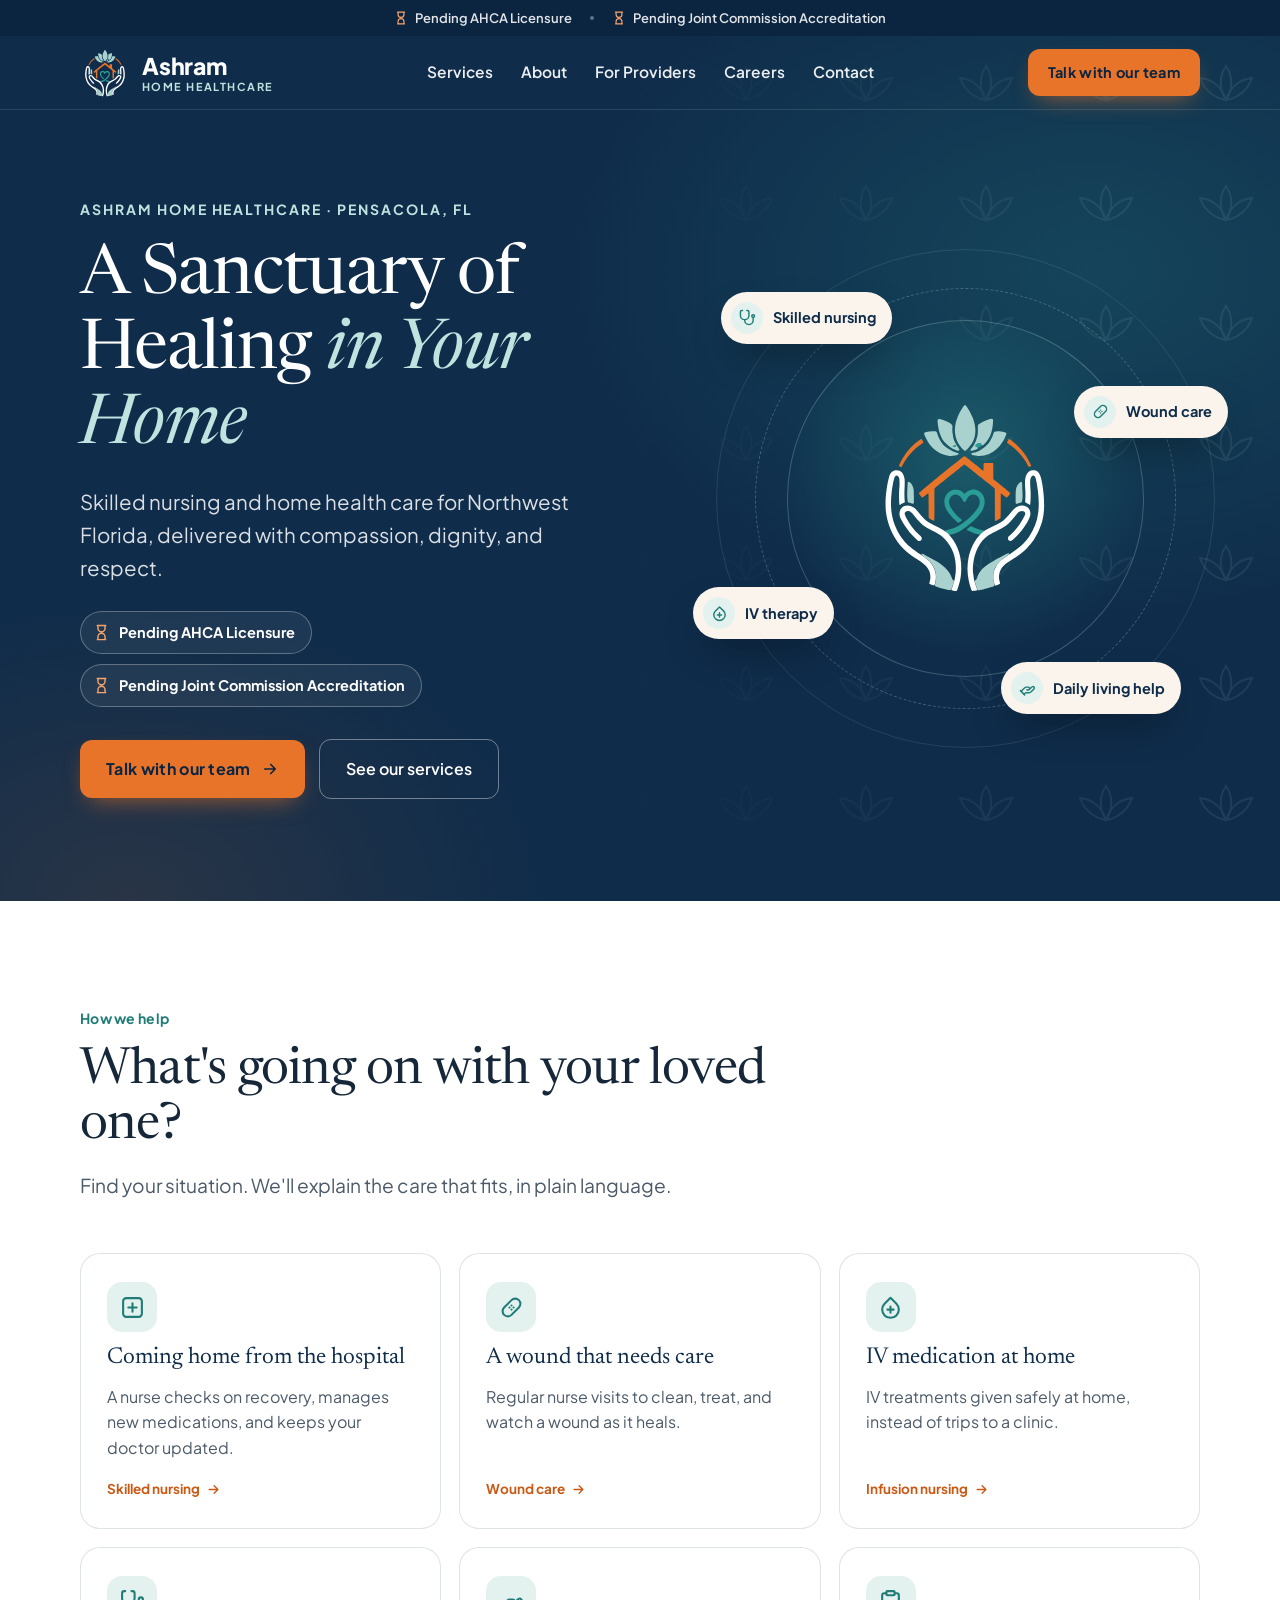
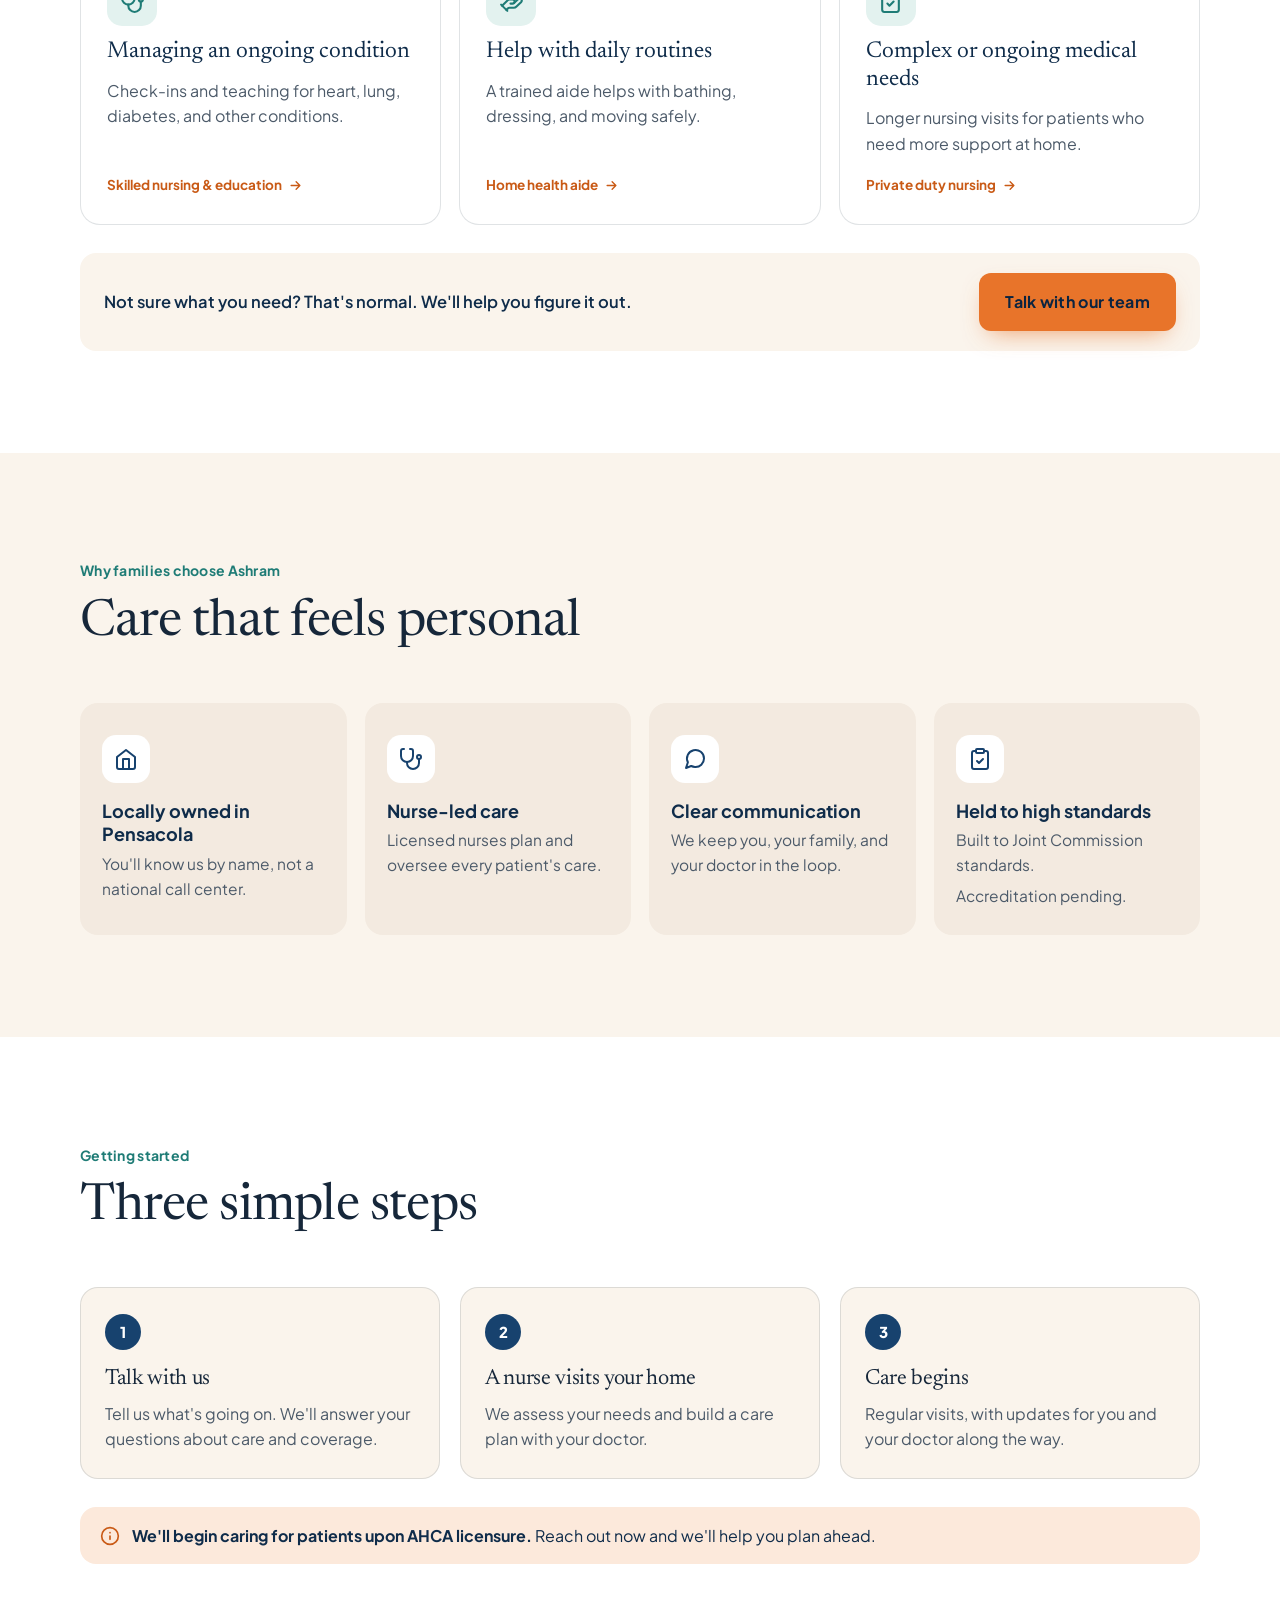
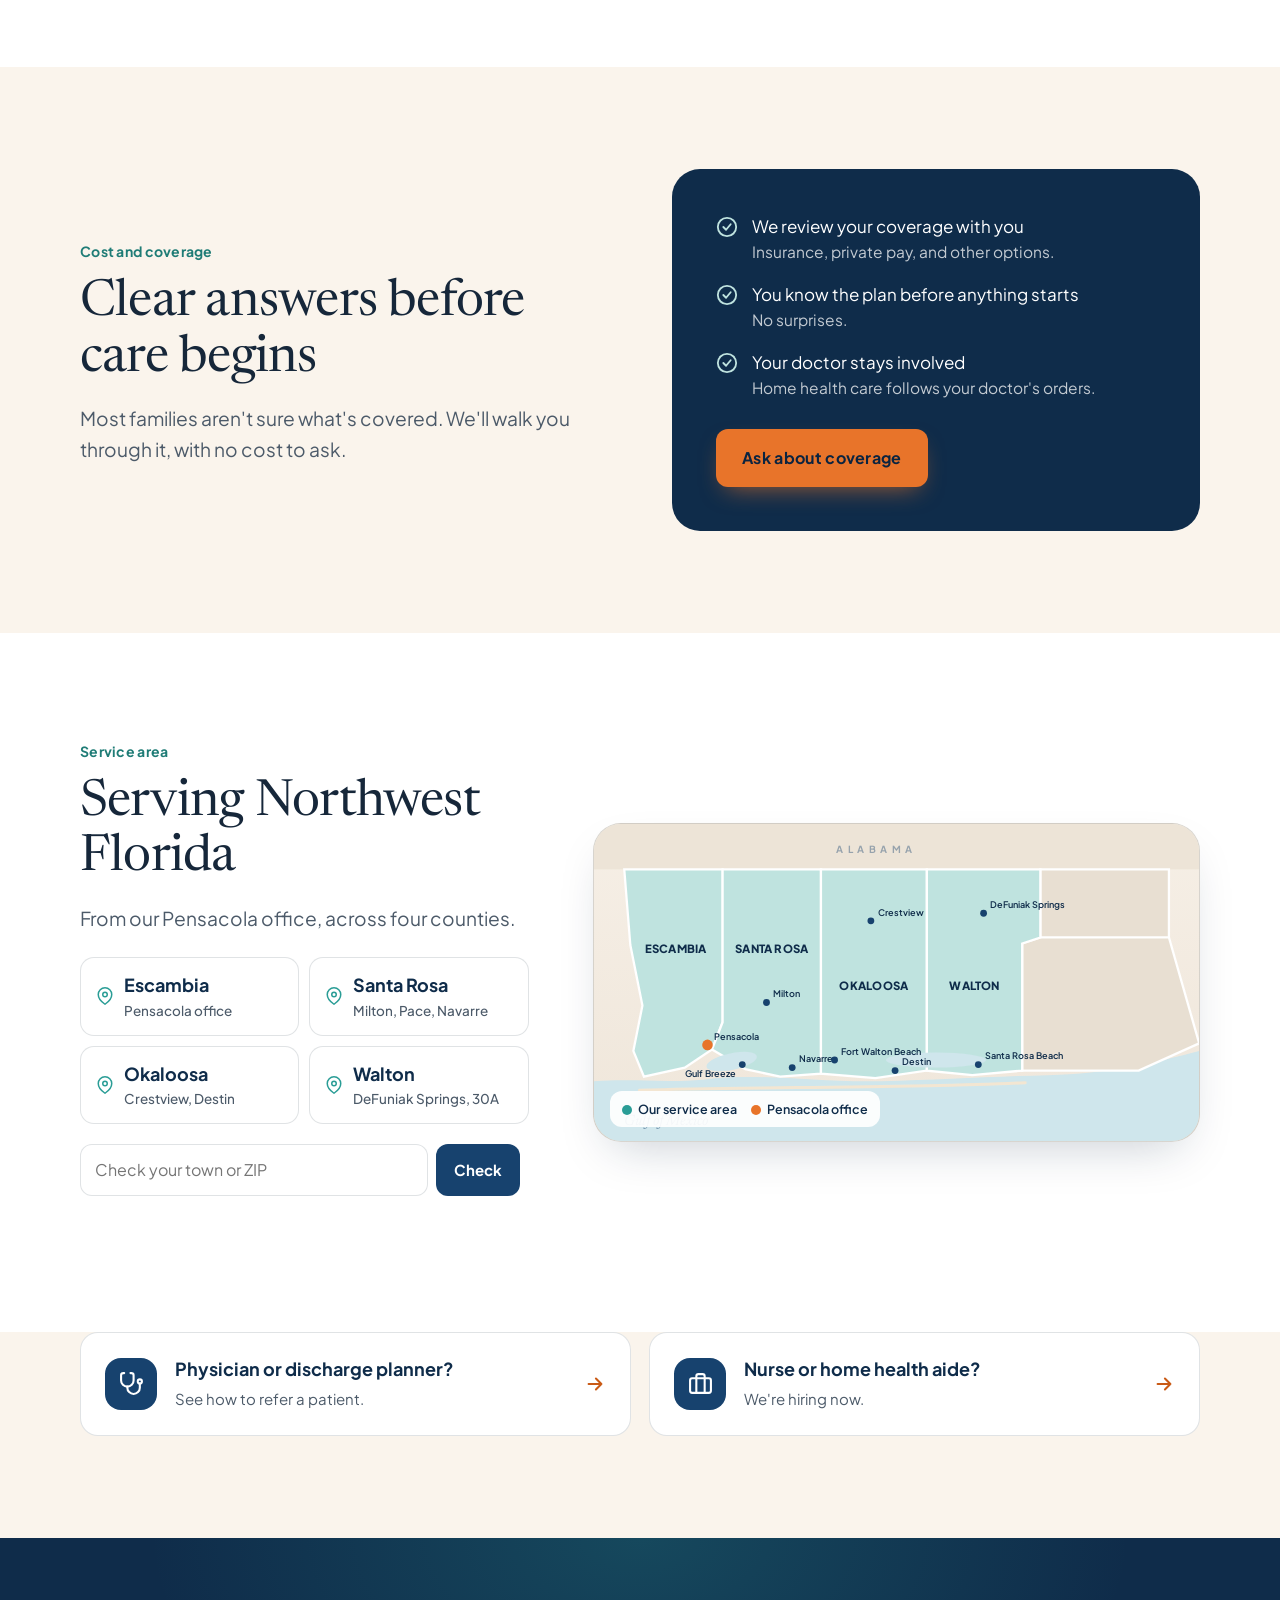
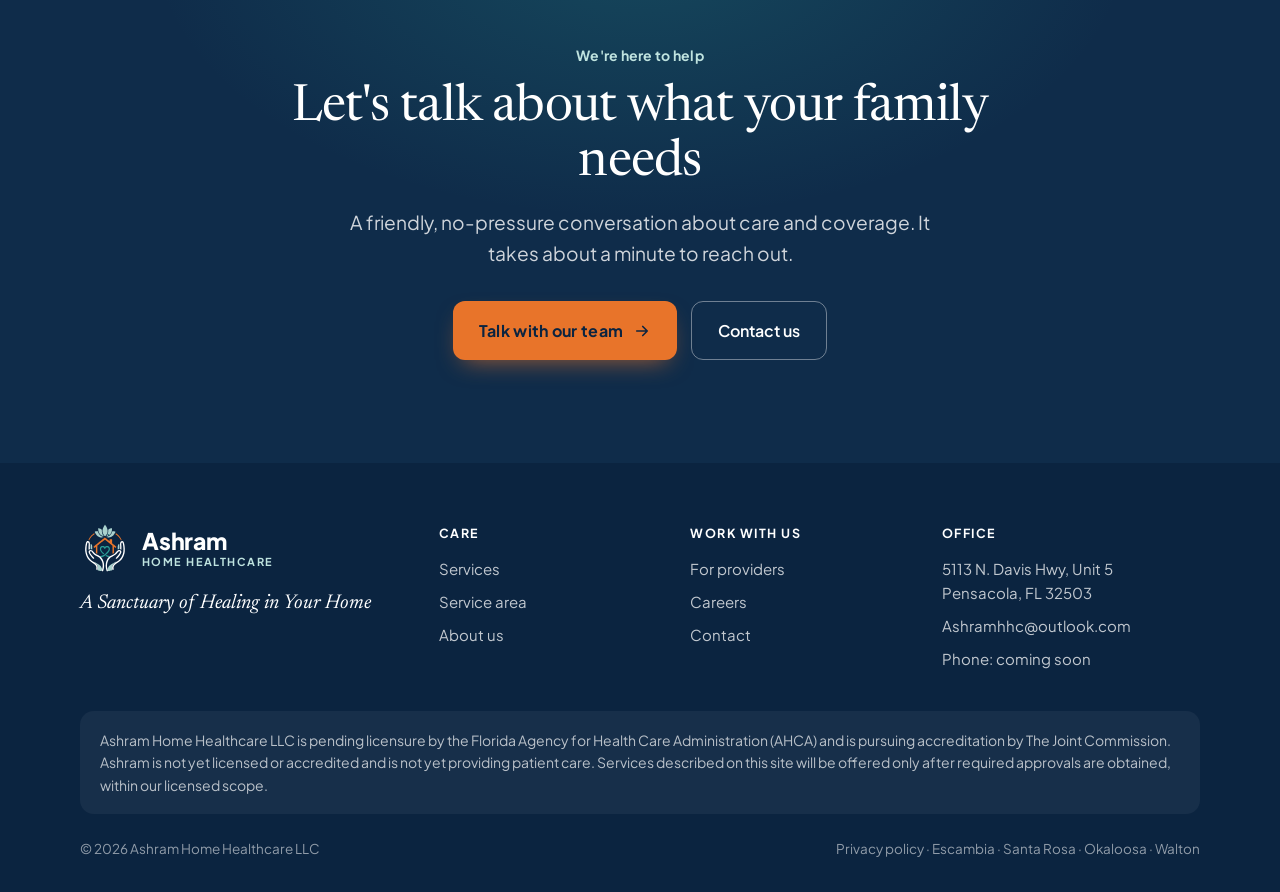
==== commit 2144b5c1: "Add files via upload" ====
--- a/index.html
+++ b/index.html
@@ -71,38 +71,8 @@
     <symbol id="i-map" viewBox="0 0 24 24"><g fill="none" stroke="currentColor" stroke-width="2" stroke-linecap="round" stroke-linejoin="round"><path d="M1 6v16l7-4 8 4 7-4V2l-7 4-8-4z"/><path d="M8 2v16M16 6v16"/></g></symbol>
     <symbol id="i-dollar" viewBox="0 0 24 24"><path fill="none" stroke="currentColor" stroke-width="2" stroke-linecap="round" stroke-linejoin="round" d="M12 1v22M17 5H9.5a3.5 3.5 0 0 0 0 7h5a3.5 3.5 0 0 1 0 7H6"/></symbol>
     <symbol id="i-plus" viewBox="0 0 24 24"><path fill="none" stroke="currentColor" stroke-width="2.6" stroke-linecap="round" d="M12 5v14M5 12h14"/></symbol>
-    <!-- Logo mark, rebuilt as vector from the Ashram logo -->
-    <symbol id="logo-mark" viewBox="0 0 200 200">
-      <!-- soft hand fill -->
-      <path fill="var(--handfill)" d="M92 190c-3-22-14-32-32-42-17-10-26-27-26-52 0-9 9-11 12-3l5 27c5 13 17 22 33 28z"/>
-      <path fill="var(--handfill)" d="M108 190c3-22 14-32 32-42 17-10 26-27 26-52 0-9-9-11-12-3l-5 27c-5 13-17 22-33 28z"/>
-      <!-- orange arcs -->
-      <path d="M33 78a72 72 0 0 1 34-40" fill="none" stroke="#E8742A" stroke-width="5" stroke-linecap="round"/>
-      <path d="M133 38a72 72 0 0 1 34 40" fill="none" stroke="#E8742A" stroke-width="5" stroke-linecap="round"/>
-      <!-- lotus -->
-      <g fill="#2A9D96">
-        <path opacity=".45" d="M100 56c-14-2-30-9-38-22 13-1 31 6 38 22z"/>
-        <path opacity=".45" d="M100 56c14-2 30-9 38-22-13-1-31 6-38 22z"/>
-        <path opacity=".7" d="M100 56c-9-6-18-18-18-32 10 5 17 17 18 32z"/>
-        <path opacity=".7" d="M100 56c9-6 18-18 18-32-10 5-17 17-18 32z"/>
-        <path d="M100 56c-7-9-9-24-0-38 9 14 7 29 0 38z"/>
-      </g>
-      <!-- house -->
-      <g fill="none" stroke="#E8742A" stroke-width="7" stroke-linecap="round" stroke-linejoin="round">
-        <path d="M60 100 100 66l40 34"/>
-        <path d="M124 80V70h8v17"/>
-        <path d="M72 92v34M128 92v34"/>
-      </g>
-      <!-- heart -->
-      <path d="M100 128c-15-11-22-20-19-29 3-8 14-9 19 0 5-9 16-8 19 0 3 9-4 18-19 29z" fill="none" stroke="#2A9D96" stroke-width="6" stroke-linejoin="round"/>
-      <!-- hands -->
-      <g fill="none" stroke="var(--hand)" stroke-width="7" stroke-linecap="round" stroke-linejoin="round">
-        <path d="M90 190c-2-20-12-31-30-41-17-10-26-27-26-52 0-12 12-12 13-2l4 30"/>
-        <path d="M54 118c9 11 24 18 40 20"/>
-        <path d="M110 190c2-20 12-31 30-41 17-10 26-27 26-52 0-12-12-12-13-2l-4 30"/>
-        <path d="M146 118c-9 11-24 18-40 20"/>
-      </g>
-    </symbol>
+    <!-- Logo mark: traced from the original Ashram logo -->
+    <symbol id="logo-mark" viewBox="0 0 390 445"><path fill-rule="evenodd" fill="#A9D1CD" d="M224.1 428.0C223.0 427.7 222.6 426.9 222.0 424.7C221.7 423.6 220.8 420.7 219.9 418.2C216.3 408.3 216.2 407.1 219.0 405.6C220.4 404.8 221.0 403.9 222.4 400.0C229.0 381.2 241.4 371.2 287.1 347.7C291.4 345.4 292.4 345.2 293.1 346.0C294.2 347.2 293.2 348.3 287.3 352.3C274.5 360.9 269.2 366.3 263.7 376.1C257.6 387.0 256.5 398.6 260.0 413.2C261.2 418.1 260.9 419.1 258.2 420.1C255.2 421.1 239.3 425.6 235.4 426.5C228.5 428.0 225.5 428.4 224.1 428.0ZM161.1 427.8C154.5 426.9 133.3 421.3 130.0 419.6C128.0 418.6 127.9 417.2 129.0 412.5C130.9 404.8 131.3 400.0 130.6 394.1C129.5 383.5 126.7 376.9 119.9 368.1C115.8 362.9 112.5 359.8 106.0 355.1C99.3 350.1 98.7 349.7 98.5 349.1C98.1 348.3 98.4 347.3 99.1 347.1C100.1 346.8 101.8 347.4 105.2 349.3C106.9 350.3 112.0 353.0 116.4 355.3C127.1 360.9 137.3 367.0 143.0 371.3C154.9 380.2 162.3 389.6 165.8 400.3C166.9 403.8 167.6 404.8 169.4 405.8C171.2 406.7 171.1 408.8 169.0 414.3C167.8 417.7 165.8 423.4 165.2 425.6C164.7 427.4 163.4 428.1 161.1 427.8ZM309.1 235.4C307.8 234.8 307.8 234.7 308.0 220.9C308.3 204.4 308.6 201.9 310.7 197.1C313.4 190.9 318.5 185.7 321.1 186.4C322.3 186.6 322.4 187.6 322.6 194.6C322.7 198.2 322.9 203.3 323.1 206.0C324.0 217.2 323.3 229.1 321.7 231.5C321.1 232.4 320.2 232.8 316.5 233.6C315.5 233.9 314.0 234.3 313.0 234.7C310.8 235.6 310.0 235.8 309.1 235.4ZM76.6 234.7C75.4 234.3 73.3 233.8 72.1 233.5C67.5 232.5 67.6 232.6 66.9 223.8C66.4 218.3 66.4 210.5 66.8 204.9C66.9 202.7 67.1 198.1 67.2 194.8C67.4 188.4 67.6 187.3 68.6 186.9C71.8 185.7 77.2 191.7 79.5 198.8C81.1 203.9 81.3 205.7 81.4 220.0C81.6 234.4 81.6 234.5 80.1 235.1C79.1 235.6 79.3 235.6 76.6 234.7ZM223.4 129.1C221.2 128.9 217.0 128.2 214.4 127.6C210.7 126.7 209.5 125.9 209.5 124.7C209.5 123.6 210.6 122.9 213.6 122.1C229.6 118.0 241.9 109.3 250.8 96.1C254.0 91.2 255.9 87.2 258.0 80.6C259.6 75.3 260.0 75.0 265.1 74.5C270.0 74.0 274.8 74.4 283.6 76.2C288.8 77.2 288.8 79.0 283.5 89.8C279.2 98.3 273.9 105.9 268.2 111.4C255.2 124.0 239.6 130.2 223.4 129.1ZM157.8 128.5C145.1 126.8 135.9 122.5 126.0 113.8C118.9 107.4 113.2 99.6 107.8 88.5C104.0 80.6 103.6 79.1 104.9 77.6C106.4 75.8 117.7 74.0 125.8 74.3C131.8 74.5 132.0 74.7 133.6 79.7C137.4 91.5 144.2 102.7 150.9 108.1C159.4 114.8 167.9 119.4 176.7 122.0C180.9 123.2 181.6 123.9 180.7 125.5C179.3 128.1 167.0 129.7 157.8 128.5ZM207.8 117.1C206.7 116.0 207.1 115.2 210.8 110.9C215.4 105.4 219.0 98.1 221.5 89.0C224.0 80.2 223.8 81.0 223.9 70.6C223.9 60.1 223.8 60.6 226.1 58.6C230.7 54.4 238.9 50.3 247.8 47.7C254.7 45.7 256.8 45.8 257.5 47.9C257.9 49.2 257.7 56.0 257.0 61.5C254.7 80.1 249.3 92.0 238.3 102.6C233.8 106.8 232.1 107.1 231.2 103.7C230.5 101.5 229.1 100.8 225.7 101.1C222.7 101.4 220.8 102.4 219.6 104.4C218.2 106.8 219.2 108.7 222.4 109.5C225.3 110.2 225.2 112.0 222.1 113.6C220.2 114.5 214.1 116.7 211.9 117.3C209.2 117.9 208.6 117.9 207.8 117.1ZM177.2 116.7C165.7 113.2 157.1 107.2 148.4 96.9C144.9 92.7 142.3 87.7 139.5 79.8C137.5 73.9 137.2 73.1 136.3 67.8C134.5 58.6 133.8 50.3 134.5 48.2C135.3 45.8 137.4 45.9 146.6 48.9C156.6 52.2 164.3 56.6 166.4 60.2L167.1 61.4L167.1 67.8C167.0 74.0 167.0 74.4 167.9 80.4C168.8 87.2 170.0 92.1 171.4 95.3C173.4 100.0 177.6 107.0 180.7 111.2C182.5 113.5 183.0 114.5 183.0 115.5C183.0 117.3 180.8 117.7 177.2 116.7ZM193.1 116.7C191.9 116.1 188.1 112.2 185.5 108.8C178.9 100.5 174.5 89.7 173.1 78.8C172.6 74.8 172.6 68.2 173.1 65.2C173.3 63.9 173.6 61.8 173.7 60.4C174.5 53.9 178.0 43.2 182.3 34.6C185.1 29.1 192.2 17.8 193.4 16.7C194.4 16.0 196.0 16.1 197.0 16.9C197.8 17.6 201.7 23.2 204.1 27.2C206.2 30.6 210.9 40.2 212.7 44.8C216.3 53.9 218.7 65.9 218.4 73.5C217.8 88.3 214.2 97.6 204.1 109.9C198.3 117.0 196.2 118.3 193.1 116.7Z"/><path fill-rule="evenodd" fill="#2A9D96" d="M159.6 304.3C159.2 304.0 158.2 303.1 157.4 302.3C156.6 301.4 155.0 300.0 153.9 299.2C149.4 295.8 149.4 295.3 153.6 294.5C170.8 291.1 181.8 285.7 197.8 272.9C207.8 264.9 213.4 259.1 220.1 250.2C226.1 242.3 228.1 237.2 228.1 230.4C228.0 220.5 219.2 212.9 210.5 215.3C204.4 217.0 200.0 221.4 198.0 227.8C197.0 230.9 196.4 231.5 194.0 231.5C191.9 231.5 191.4 231.1 190.4 228.5C186.6 218.5 178.6 213.1 170.8 215.3C165.0 216.9 161.3 221.3 160.1 228.3C159.1 234.2 160.8 239.8 166.4 248.1C170.2 253.9 178.4 262.8 185.7 269.1C188.3 271.4 188.8 272.2 188.2 272.9C187.7 273.5 182.0 277.5 181.1 277.9C179.9 278.4 179.7 278.2 175.7 274.6C165.1 264.9 155.6 253.0 152.1 245.0C149.4 238.8 148.5 229.3 150.1 223.4C152.4 214.8 158.4 208.1 166.3 205.3L168.9 204.4L174.0 204.4C178.8 204.4 179.2 204.4 181.3 205.1C185.5 206.4 189.3 208.7 192.3 212.0C193.8 213.5 194.1 213.6 195.5 212.1C198.8 208.7 203.3 206.0 207.7 204.8C211.3 203.8 217.3 203.8 220.6 204.8C234.9 209.2 241.8 223.0 238.0 239.5C235.1 252.2 222.9 267.6 204.0 282.3C202.8 283.2 200.8 284.9 199.4 286.0C196.4 288.4 186.4 295.2 182.9 297.1C178.4 299.6 170.9 302.4 164.5 304.0C161.1 304.9 160.6 304.9 159.6 304.3ZM225.5 304.1C217.1 302.0 213.2 300.6 205.6 296.9C199.3 293.8 198.5 293.0 199.9 291.6C201.1 290.5 206.8 286.2 207.5 286.0C208.3 285.6 208.7 285.7 213.8 288.1C221.0 291.4 227.3 293.4 234.4 294.6C238.4 295.4 238.6 295.9 235.6 298.2C234.7 298.9 232.8 300.5 231.5 301.7C228.2 304.8 228.2 304.8 225.5 304.1ZM223.2 109.8C220.5 109.6 217.8 108.0 217.8 106.6C217.8 105.9 221.2 102.1 222.6 101.3C223.8 100.5 227.0 100.6 231.4 101.4C232.4 101.6 232.4 102.5 231.2 105.0C230.1 107.5 229.7 108.2 228.1 109.3C227.1 110.1 227.1 110.0 223.2 109.8ZM168.6 108.9C167.6 107.9 167.7 107.5 168.8 106.5C170.6 104.8 171.5 104.2 172.4 104.5C172.8 104.6 173.6 104.8 174.1 104.9C175.4 105.2 175.7 105.7 175.3 107.0C174.7 109.0 173.9 109.4 171.3 109.4C169.3 109.4 169.0 109.4 168.6 108.9Z"/><path fill-rule="evenodd" fill="#E8742A" d="M262.1 273.6C261.8 273.2 261.7 270.0 261.8 237.9C261.8 209.9 261.7 202.5 261.5 201.9C261.1 201.1 258.7 199.0 253.2 194.9C251.1 193.3 248.7 191.3 247.9 190.6C247.1 189.9 244.7 188.0 242.6 186.5C240.6 185.0 237.7 182.7 236.1 181.4C234.6 180.1 231.6 177.8 229.5 176.1C227.4 174.5 224.4 172.1 222.8 170.8C221.1 169.5 218.5 167.4 217.0 166.1C214.0 163.8 206.1 157.5 198.8 151.7C196.1 149.6 194.2 148.2 193.9 148.2C193.3 148.2 192.4 148.9 181.9 157.4C179.3 159.4 176.6 161.6 175.9 162.1C175.2 162.6 173.1 164.3 171.2 165.9C169.4 167.4 167.1 169.2 166.2 169.9C164.4 171.3 157.2 177.1 152.4 181.0C150.6 182.5 147.4 185.0 145.4 186.6C143.3 188.2 139.8 191.0 137.6 192.8C135.4 194.6 132.3 197.1 130.8 198.3C129.3 199.5 127.9 200.7 127.6 201.1C127.3 201.6 127.2 205.3 127.2 237.0C127.1 274.1 127.1 273.5 126.0 273.5C125.5 273.5 118.3 269.7 116.0 268.2C115.3 267.8 114.7 267.2 114.5 266.8C114.4 266.3 114.2 257.7 114.2 239.7C114.1 211.7 114.2 212.5 113.0 212.5C112.8 212.5 112.4 212.7 112.2 212.9C111.3 214.0 101.4 221.6 100.5 221.9C100.2 222.0 99.7 221.9 99.4 221.6C98.8 221.2 93.9 215.0 93.0 213.4C92.2 212.0 92.6 211.4 95.8 208.7C97.4 207.4 99.8 205.4 101.1 204.2C102.5 203.1 105.7 200.4 108.2 198.4C110.8 196.3 114.3 193.5 116.0 192.0C117.7 190.5 120.9 187.9 123.1 186.1C125.3 184.4 128.7 181.6 130.6 180.0C132.6 178.4 138.0 174.0 142.6 170.1C147.3 166.3 152.0 162.5 153.0 161.7C154.0 160.8 157.7 157.8 161.2 155.0C164.8 152.2 169.2 148.7 171.1 147.1C173.1 145.6 175.4 143.7 176.4 143.0C177.3 142.2 179.3 140.7 180.6 139.5C182.0 138.4 184.2 136.6 185.6 135.5C187.0 134.5 188.9 133.0 189.9 132.2C192.4 130.2 193.5 129.5 194.3 129.5C195.1 129.5 197.0 130.9 203.7 136.4C209.2 141.0 210.7 142.2 214.2 145.0C219.9 149.4 224.2 152.9 225.8 154.3C227.7 156.0 235.3 162.0 235.5 162.0C235.6 162.0 235.9 161.8 236.1 161.6C236.5 161.2 236.5 161.0 236.6 151.8C236.6 146.3 236.6 146.3 237.2 145.6L237.8 145.0L247.5 145.0L257.2 145.0L257.7 145.6L258.2 146.2L258.2 163.2L258.2 180.2L258.8 181.0C259.1 181.5 261.2 183.3 263.5 185.1C265.8 186.9 271.0 191.1 275.1 194.4C279.2 197.7 283.9 201.4 285.5 202.7C292.4 208.3 295.7 211.1 296.0 212.0C296.3 212.8 295.7 213.8 292.4 217.9C288.6 222.4 288.3 222.6 285.9 220.7C283.0 218.5 278.0 214.5 277.1 213.7C276.4 213.1 275.7 212.8 275.4 212.8L274.9 212.9L274.8 240.0C274.6 266.2 274.6 267.2 274.2 267.7C273.4 268.6 263.6 274.0 262.9 274.0C262.7 274.0 262.4 273.8 262.1 273.6ZM50.7 153.0C48.4 152.2 48.1 151.7 48.6 149.9C49.3 147.9 54.2 137.9 56.4 134.4C66.9 116.8 79.5 103.3 94.8 93.0C98.7 90.4 98.5 90.4 100.8 95.0C103.2 99.6 103.3 99.2 98.6 102.3C80.7 114.2 65.8 130.7 56.7 148.7C53.8 154.3 53.9 154.3 50.7 153.0ZM337.2 153.1C336.7 152.8 336.1 151.9 335.0 149.7C329.4 138.5 319.9 125.9 310.3 116.9C304.6 111.4 297.2 105.4 292.7 102.6C290.1 100.9 288.8 99.7 288.8 99.1C288.8 98.7 291.8 92.6 292.5 91.9C293.4 90.8 294.5 91.4 302.8 98.0C317.8 109.9 330.1 125.2 338.8 142.6C340.8 146.7 342.5 150.4 342.5 150.8C342.5 151.7 342.0 152.2 340.8 152.5C340.2 152.6 339.3 152.9 338.8 153.1C338.0 153.4 337.8 153.4 337.2 153.1Z"/><path fill-rule="evenodd" fill="var(--hand, #17426E)" d="M172.2 429.6C171.1 429.4 169.2 429.1 168.1 428.9C166.6 428.7 165.9 428.5 165.5 428.1L165.0 427.6L165.7 425.1C166.1 423.7 167.2 420.5 168.1 418.0C176.7 394.2 177.1 367.8 169.3 344.8C165.3 333.1 157.9 321.3 149.1 312.7C142.1 305.9 137.6 303.0 123.9 296.1C118.2 293.3 112.0 290.1 110.2 289.0C101.1 283.5 94.6 277.3 83.6 263.8C75.9 254.3 73.0 252.0 68.5 251.8C65.9 251.7 64.7 252.0 63.2 253.1C61.9 254.1 60.7 256.1 60.8 257.4C60.8 262.4 70.9 279.8 81.2 292.3C83.5 295.1 89.5 301.3 92.5 304.0C98.4 309.3 99.2 310.5 98.9 313.4C98.7 316.5 96.5 318.4 93.2 318.4C90.5 318.4 89.9 317.9 82.9 310.9C74.5 302.5 68.6 295.3 62.1 285.6C50.2 267.9 47.8 261.1 50.1 252.0C51.0 248.6 51.7 247.2 54.1 244.9C60.9 238.1 71.8 237.8 81.1 244.1C84.6 246.4 87.5 249.4 94.1 257.6C100.5 265.6 107.0 271.9 113.1 276.0C115.9 277.9 123.1 281.8 130.8 285.6C137.9 289.1 142.1 291.4 145.2 293.4C146.1 294.0 147.5 294.7 148.2 295.1C149.0 295.5 150.4 296.4 151.2 297.1C152.1 297.8 153.4 298.8 154.0 299.2C155.7 300.5 158.9 303.7 160.1 305.2C160.6 306.0 162.1 307.8 163.4 309.2C171.3 318.3 177.6 330.2 181.9 343.8C186.7 358.7 188.2 378.8 185.9 396.5C184.6 405.8 183.2 412.0 179.8 422.1C176.9 430.7 177.2 430.4 172.2 429.6ZM210.7 429.4C209.3 427.9 205.2 414.8 203.4 405.8C200.1 389.1 199.9 374.2 202.9 357.0C205.9 339.4 215.3 319.5 225.8 308.1C226.8 307.0 228.0 305.6 228.4 305.0C229.8 302.9 236.8 296.9 239.2 295.6C239.6 295.4 241.2 294.5 242.7 293.5C245.6 291.6 252.4 288.1 256.9 286.1C265.7 282.3 275.6 276.7 280.7 272.7C284.9 269.4 291.9 262.0 297.9 254.6C303.6 247.5 307.1 244.3 311.5 242.1C321.4 237.2 333.0 239.6 338.3 247.8C340.2 250.8 341.3 256.2 340.7 260.0C339.5 269.1 328.9 286.8 315.3 302.5C312.1 306.3 301.0 316.9 299.5 317.6C295.3 319.7 290.8 317.3 290.8 313.0C290.8 310.1 291.5 308.8 295.0 306.1C305.1 297.9 315.9 284.5 323.8 270.1C328.4 261.7 329.4 259.6 329.4 257.6C329.4 252.1 323.1 249.8 316.8 253.0C313.9 254.4 312.6 255.8 305.2 265.2C292.2 281.5 283.7 287.9 262.2 297.7C254.4 301.3 251.9 302.7 247.5 305.7C234.1 315.0 224.3 328.9 218.4 347.0C216.4 353.2 215.8 355.6 214.8 361.0C214.1 364.8 213.8 367.0 213.0 374.3C212.7 377.3 212.7 385.3 213.0 387.4C213.1 388.2 213.6 391.9 214.0 395.5C214.9 402.6 216.5 409.9 218.3 415.0C221.4 423.5 222.5 427.3 222.1 427.9C221.9 428.2 221.5 428.5 221.2 428.6C220.7 428.7 219.4 428.9 215.8 429.5C212.3 430.0 211.3 430.0 210.7 429.4ZM262.1 417.5C261.2 416.7 259.7 411.1 258.7 404.7C256.4 389.5 263.0 372.7 275.5 361.6C279.9 357.7 288.8 351.4 298.0 345.6C314.2 335.5 329.7 321.3 337.9 309.0C349.1 292.2 355.6 275.3 358.1 256.6C360.1 242.0 359.9 225.0 357.6 206.9C355.5 190.1 353.2 179.0 351.2 175.5C350.4 174.1 348.6 172.7 347.4 172.8C344.7 172.8 341.9 176.3 340.8 181.0C340.2 183.9 340.2 193.7 341.0 202.6C341.5 208.8 341.5 210.8 341.4 218.8C341.3 225.6 340.8 236.6 340.5 237.4C340.4 237.6 339.7 238.3 339.5 238.3C339.4 238.3 338.8 237.9 338.3 237.4C336.8 236.0 334.5 234.7 332.1 233.8C329.3 232.7 329.2 232.4 329.3 229.7C330.1 217.8 330.1 210.8 329.3 201.1C328.8 194.0 328.6 186.2 329.0 182.6C330.2 171.4 334.7 164.2 342.2 161.6C344.9 160.6 349.4 160.6 352.2 161.5C360.8 164.3 364.5 172.2 368.0 195.6C371.5 219.2 372.4 240.7 370.5 256.0C369.6 263.0 369.4 264.3 368.2 270.1C366.6 277.7 362.2 290.3 358.4 298.1C350.5 314.1 344.4 323.0 333.6 334.0C325.2 342.5 315.7 350.0 304.6 356.8C300.7 359.1 287.8 367.8 286.0 369.2C279.2 374.6 274.2 381.7 272.3 388.6C270.3 395.7 270.4 400.3 272.5 409.1C273.8 414.4 274.2 413.8 267.0 416.6C263.2 418.1 262.7 418.1 262.1 417.5ZM121.1 415.9C118.5 414.9 116.7 414.1 116.3 413.6L115.6 413.0L116.6 409.2C117.1 407.1 117.6 404.8 117.7 404.0C118.8 398.8 118.0 391.5 115.9 386.0C111.8 375.5 105.4 369.4 85.1 356.7C74.5 350.0 65.1 342.6 57.0 334.5C50.2 327.6 46.7 323.3 41.5 315.4C29.5 297.1 21.4 274.4 19.0 252.4C17.5 238.7 18.3 217.8 20.8 202.0C22.6 190.3 24.5 181.6 26.4 175.1C29.3 165.4 34.6 160.8 43.0 160.9C52.5 161.0 58.2 167.1 60.6 179.6C61.1 182.3 61.1 192.2 60.6 201.1C60.1 209.4 60.2 223.2 60.9 228.5C61.3 232.5 61.3 232.6 59.1 233.5C56.5 234.5 53.4 236.2 51.9 237.3C50.4 238.4 49.7 238.6 49.4 237.8C48.2 234.8 48.0 207.7 49.1 198.9C49.6 194.7 49.5 181.5 48.9 179.5C47.0 172.6 42.3 170.7 39.0 175.3C37.7 177.1 35.9 184.2 34.0 195.2C32.8 202.6 32.6 204.0 31.7 211.4C29.7 229.8 29.9 245.5 32.4 259.5C36.2 281.6 46.7 303.7 61.0 320.0C65.2 324.7 65.3 324.8 74.7 332.9C78.9 336.5 87.4 342.7 95.4 348.1C109.5 357.6 114.0 361.3 119.2 367.8C126.1 376.4 128.8 382.9 130.1 393.3C130.9 399.6 130.4 405.2 128.5 412.7C127.1 418.3 127.3 418.2 121.1 415.9Z"/></symbol>
   </defs>
 </svg>
 <header class="header" id="header">
--- a/styles.css
+++ b/styles.css
@@ -185,6 +185,8 @@
 
 /* Area + map */
 .area{display:grid;grid-template-columns:.85fr 1.15fr;gap:clamp(32px,5vw,64px);align-items:center}
+.hero-grid>*,.area>*,.cost>*,.two-col>*,.contact-grid>*,.sits>*,.why>*,.steps>*{min-width:0}
+.mini-check input{width:100%}
 .county-list{display:grid;grid-template-columns:1fr 1fr;gap:10px;margin-top:24px}
 .county-list div{display:flex;align-items:center;gap:10px;background:#fff;border:1px solid var(--line);border-radius:14px;padding:13px 15px;font-weight:700;color:var(--navy-800)}
 .county-list svg{width:18px;height:18px;color:var(--teal-500)}
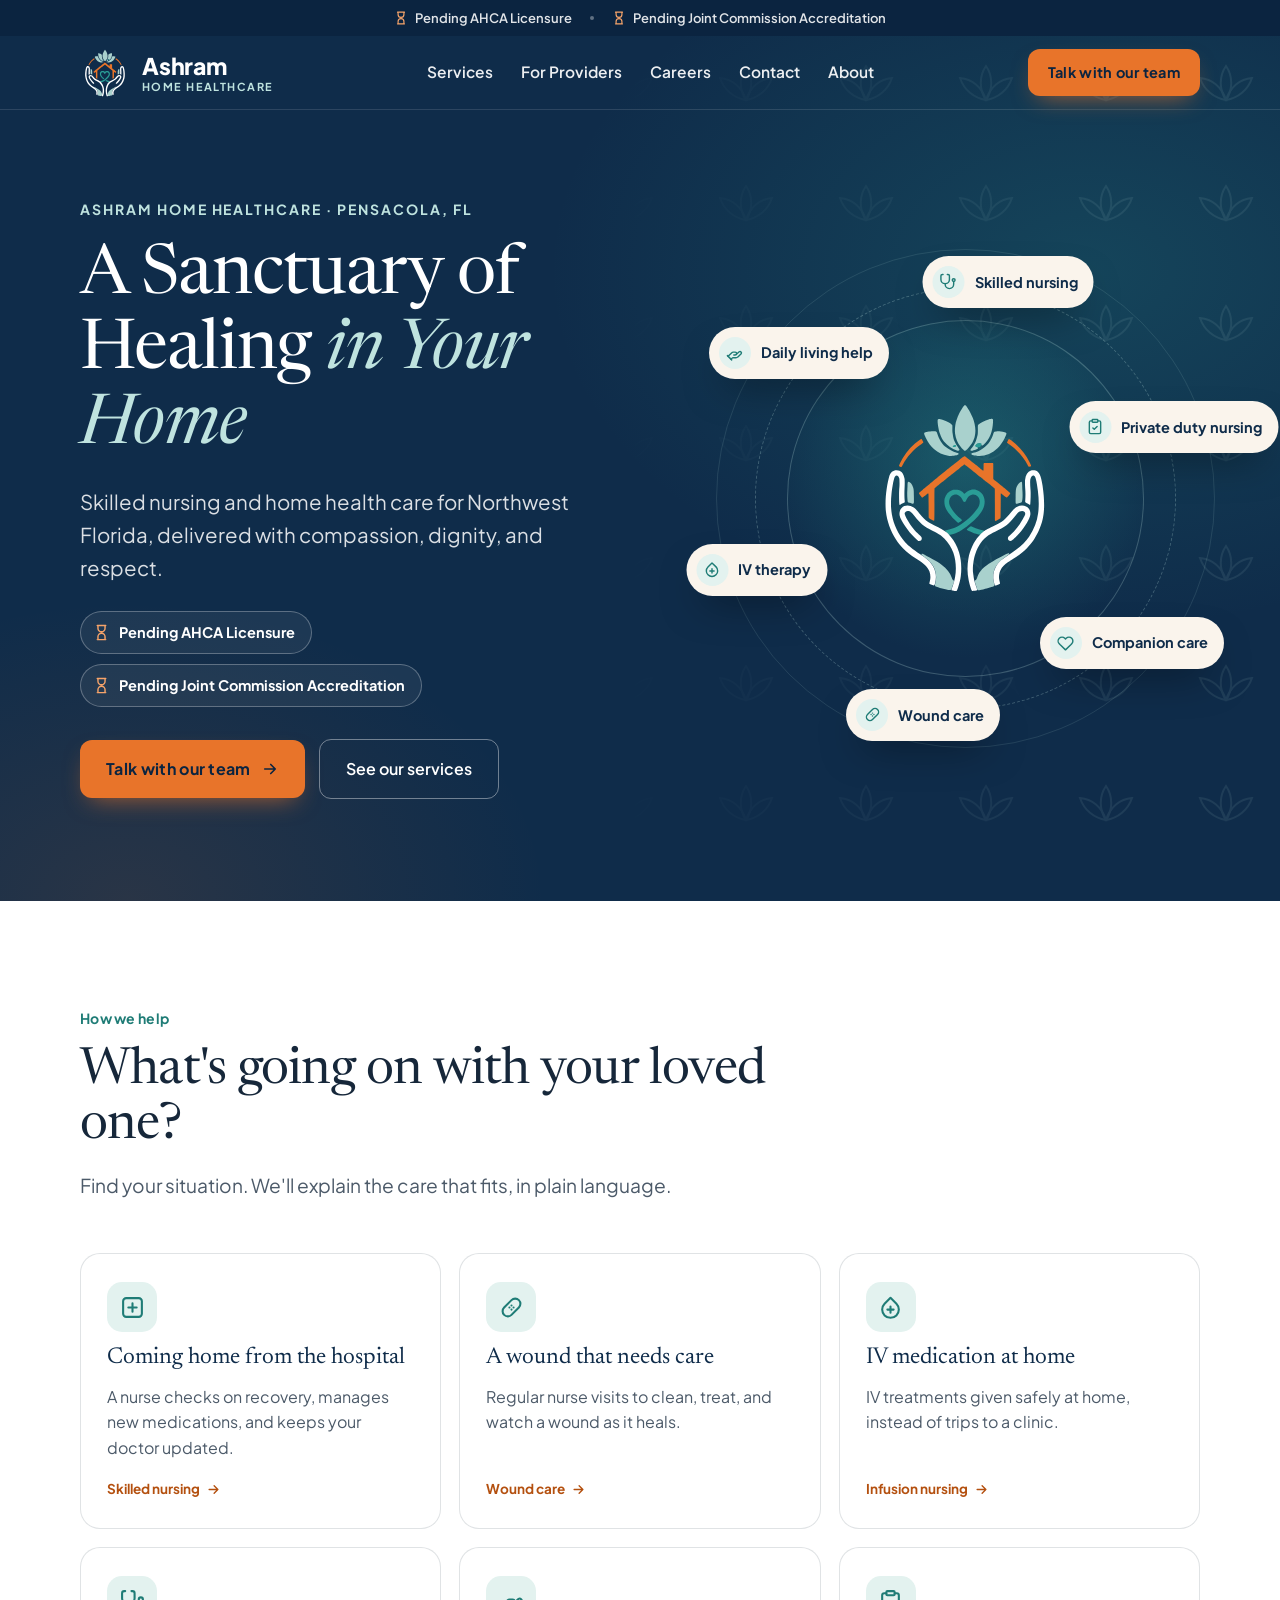
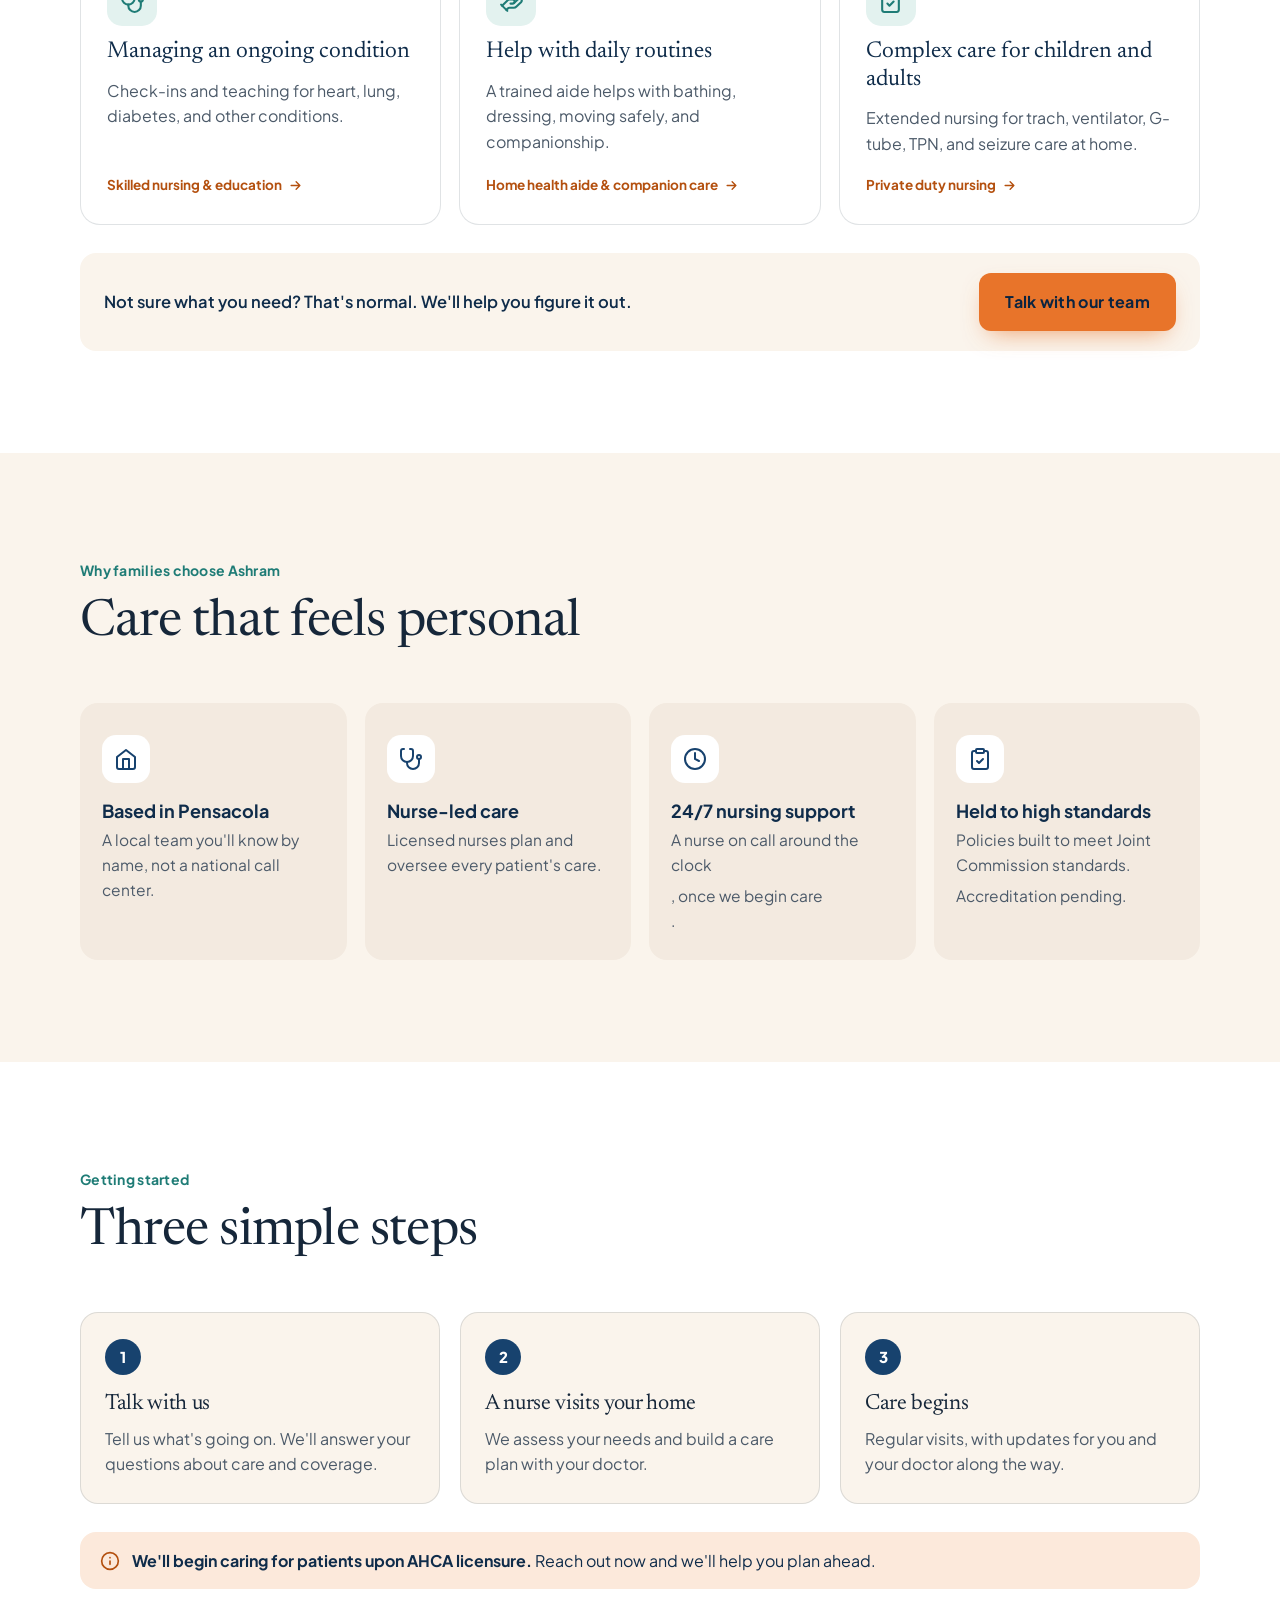
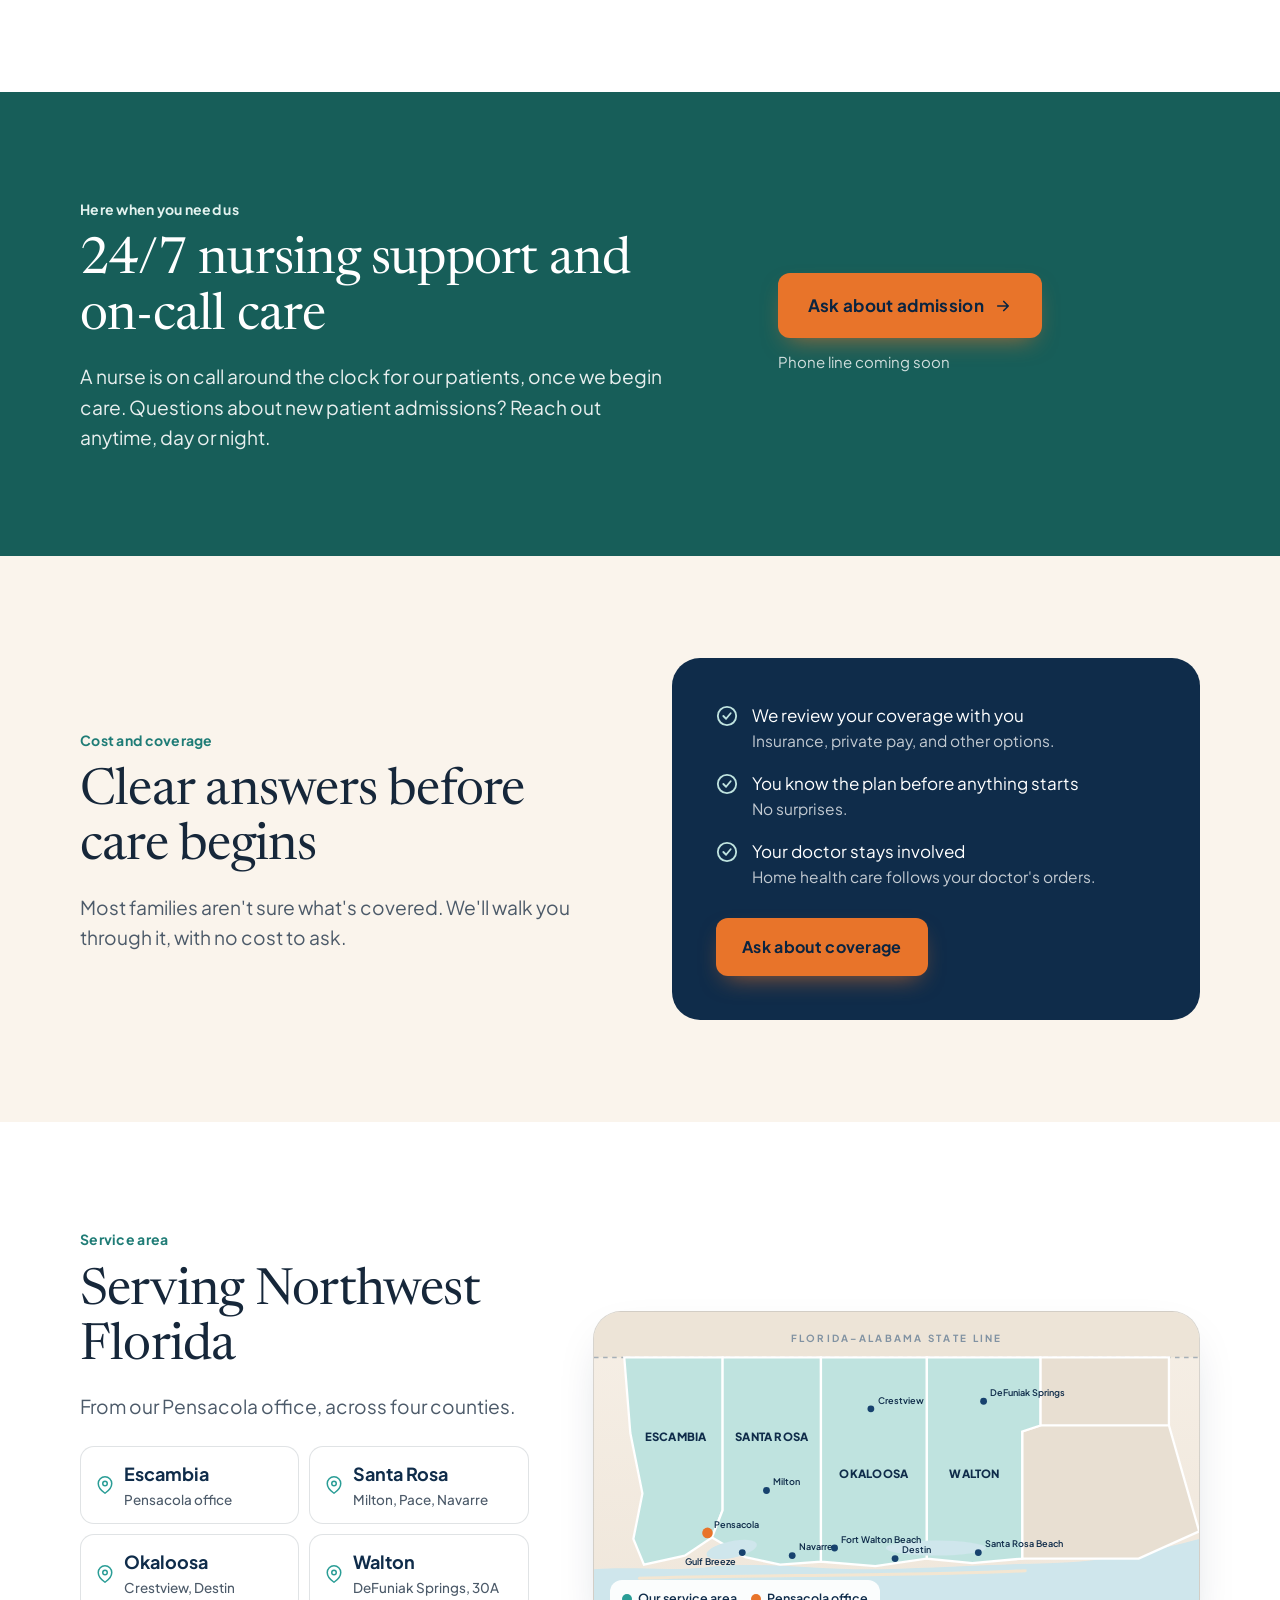
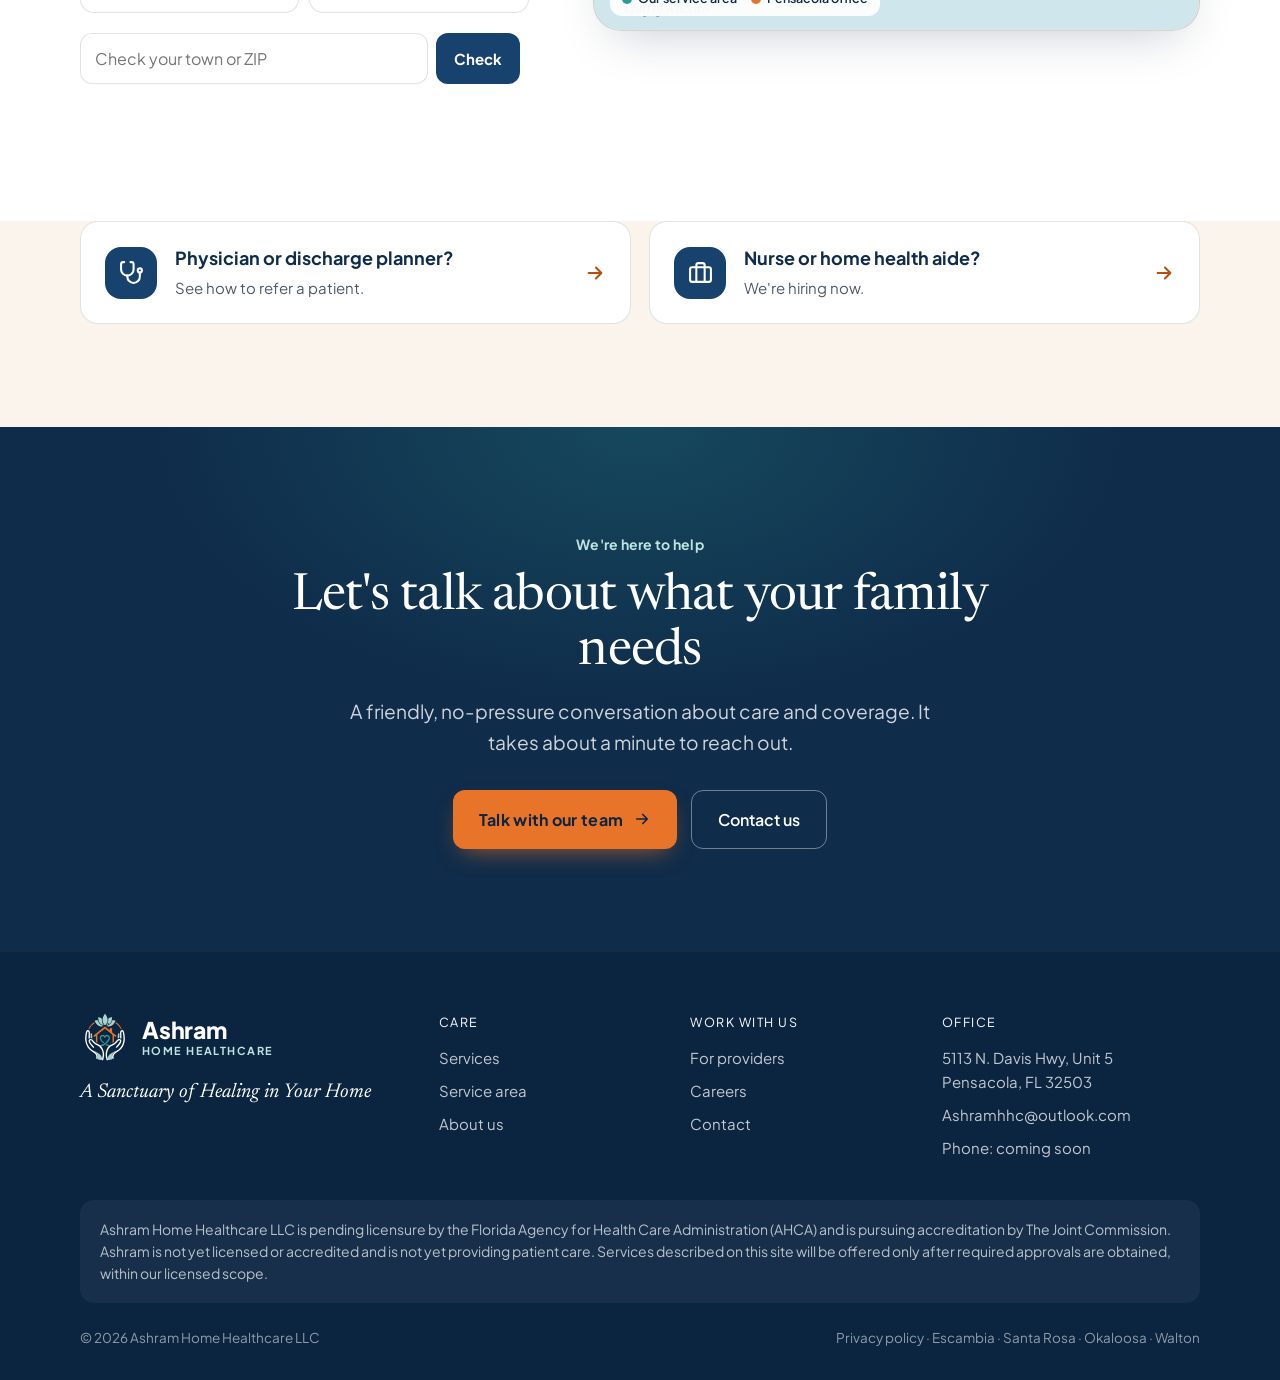
==== commit a57903e4: "Add files via upload" ====
--- a/index.html
+++ b/index.html
@@ -4,12 +4,12 @@
 <meta charset="UTF-8">
 <meta name="viewport" content="width=device-width, initial-scale=1, viewport-fit=cover">
 <title>Ashram Home Healthcare | Home Health Care in Pensacola &amp; Northwest Florida</title>
-<meta name="description" content="Skilled nursing and home health care for Pensacola and Northwest Florida. Pending AHCA licensure and Joint Commission accreditation.">
+<meta name="description" content="Skilled nursing and home health care for Pensacola and Northwest Florida, delivered with compassion, dignity, and respect.">
 <meta name="theme-color" content="#0F2C4A">
 <meta property="og:type" content="website">
 <meta property="og:site_name" content="Ashram Home Healthcare">
 <meta property="og:title" content="Ashram Home Healthcare | Home Health Care in Pensacola &amp; Northwest Florida">
-<meta property="og:description" content="Skilled nursing and home health care for Pensacola and Northwest Florida. Pending AHCA licensure and Joint Commission accreditation.">
+<meta property="og:description" content="Skilled nursing and home health care for Pensacola and Northwest Florida, delivered with compassion, dignity, and respect.">
 <meta property="og:image" content="og-image.png">
 <meta name="twitter:card" content="summary_large_image">
 <link rel="icon" href="data:image/svg+xml,%3Csvg xmlns='http://www.w3.org/2000/svg' viewBox='0 0 200 200'%3E%3Crect width='200' height='200' rx='40' fill='%23FAF4EC'/%3E%3Cpath d='M62 100 L100 66 L138 100' fill='none' stroke='%23E8742A' stroke-width='12' stroke-linecap='round' stroke-linejoin='round'/%3E%3Cpath d='M100 150 C80 134 70 122 76 110 C82 99 95 101 100 111 C105 101 118 99 124 110 C130 122 120 134 100 150Z' fill='none' stroke='%232A9D96' stroke-width='11'/%3E%3C/svg%3E">
@@ -76,10 +76,10 @@
   </defs>
 </svg>
 <header class="header" id="header">
-  <div class="statusbar if-pending" role="note">
-    <span><svg><use href="#i-hourglass"/></svg>Pending AHCA Licensure</span>
-    <i class="sep"></i>
-    <span><svg><use href="#i-hourglass"/></svg>Pending Joint Commission Accreditation</span>
+  <div class="statusbar if-any-pending" role="note">
+    <span class="if-pending"><svg><use href="#i-hourglass"/></svg>Pending AHCA Licensure</span>
+    <i class="sep if-pending if-jc-pending"></i>
+    <span class="if-jc-pending"><svg><use href="#i-hourglass"/></svg>Pending Joint Commission Accreditation</span>
   </div>
   <div class="header-row">
     <div class="wrap">
@@ -89,13 +89,13 @@
       </a>
       <nav class="nav" aria-label="Main">
         <a href="services.html">Services</a>
-        <a href="about.html">About</a>
         <a href="referrals.html">For Providers</a>
         <a href="careers.html">Careers</a>
         <a href="contact.html">Contact</a>
+        <a href="about.html">About</a>
       </nav>
       <div class="header-cta">
-        <a class="header-phone if-phone" data-phone-link href="#"><svg><use href="#i-phone"/></svg><span data-phone></span></a>
+        <a class="btn btn-call if-phone" data-phone-link href="#"><svg><use href="#i-phone"/></svg>Call us now</a>
         <button class="btn btn-primary" data-open="family">Talk with our team</button>
         <button class="menu-btn" id="menuBtn" aria-label="Open menu" aria-expanded="false" aria-controls="mobileNav">
           <svg viewBox="0 0 24 24" fill="none" stroke="currentColor" stroke-width="2.2" stroke-linecap="round"><path d="M4 7h16M4 12h16M4 17h16"/></svg>
@@ -108,10 +108,10 @@
   <button class="mobile-close" id="menuClose" aria-label="Close menu"><svg viewBox="0 0 24 24" fill="none" stroke="currentColor" stroke-width="2.2" stroke-linecap="round"><path d="M6 6l12 12M18 6 6 18"/></svg></button>
   <a href="index.html">Home</a>
   <a href="services.html">Services</a>
-  <a href="about.html">About</a>
   <a href="referrals.html">For Providers</a>
   <a href="careers.html">Careers</a>
   <a href="contact.html">Contact</a>
+  <a href="about.html">About</a>
   <button class="btn btn-primary" data-open="family">Talk with our team</button>
 </nav>
 <main id="main">
@@ -122,21 +122,25 @@
       <span class="company reveal">Ashram Home Healthcare &middot; Pensacola, FL</span>
       <h1 class="reveal d1">A Sanctuary of Healing <em>in Your Home</em></h1>
       <p class="lede reveal d2">Skilled nursing and home health care for Northwest Florida, delivered with compassion, dignity, and respect.</p>
-      <div class="reveal d2"><div class="badges if-pending">
-          <span class="badge badge-dark"><svg><use href="#i-hourglass"/></svg>Pending AHCA Licensure</span>
-          <span class="badge badge-dark"><svg><use href="#i-hourglass"/></svg>Pending Joint Commission Accreditation</span>
+      <div class="reveal d2"><div class="badges if-any-pending">
+          <span class="badge badge-dark if-pending"><svg><use href="#i-hourglass"/></svg>Pending AHCA Licensure</span>
+          <span class="badge badge-dark if-jc-pending"><svg><use href="#i-hourglass"/></svg>Pending Joint Commission Accreditation</span>
         </div></div>
       <div class="hero-actions reveal d3">
         <button class="btn btn-primary" data-open="family">Talk with our team <svg><use href="#i-arrow-r"/></svg></button>
-        <a class="btn btn-soft" href="services.html">See our services</a>
+        <a class="btn btn-soft if-no-phone" href="services.html">See our services</a>
+        <a class="btn btn-soft if-phone" data-phone-link href="#"><svg><use href="#i-phone"/></svg>Call us now</a>
       </div>
-    </div>
-    <div class="emblem reveal d2" aria-hidden="true">
-      <div class="emblem-core"><svg class="logo"><use href="#logo-mark"/></svg></div>
-      <span class="float-chip c1"><i><svg><use href="#i-steth"/></svg></i>Skilled nursing</span>
-      <span class="float-chip c2"><i><svg><use href="#i-bandage"/></svg></i>Wound care</span>
-      <span class="float-chip c3"><i><svg><use href="#i-drop"/></svg></i>IV therapy</span>
-      <span class="float-chip c4"><i><svg><use href="#i-hand"/></svg></i>Daily living help</span>
+      <nav class="hero-chips reveal d3" aria-label="Our services"><a class="chip-sm" href="services.html#skilled">Skilled nursing</a><a class="chip-sm" href="services.html#pdn">Private duty nursing</a><a class="chip-sm" href="services.html#companion">Companion care</a><a class="chip-sm" href="services.html#wound">Wound care</a><a class="chip-sm" href="services.html#infusion">IV therapy</a><a class="chip-sm" href="services.html#aide">Daily living help</a></nav>
+    </div>
+    <div class="emblem reveal d2" id="orbit">
+      <div class="emblem-core" aria-hidden="true"><svg class="logo"><use href="#logo-mark"/></svg></div>
+      <a class="float-chip" href="services.html#skilled"><i><svg><use href="#i-steth"/></svg></i>Skilled nursing</a>
+      <a class="float-chip" href="services.html#pdn"><i><svg><use href="#i-clipboard"/></svg></i>Private duty nursing</a>
+      <a class="float-chip" href="services.html#companion"><i><svg><use href="#i-heart"/></svg></i>Companion care</a>
+      <a class="float-chip" href="services.html#wound"><i><svg><use href="#i-bandage"/></svg></i>Wound care</a>
+      <a class="float-chip" href="services.html#infusion"><i><svg><use href="#i-drop"/></svg></i>IV therapy</a>
+      <a class="float-chip" href="services.html#aide"><i><svg><use href="#i-hand"/></svg></i>Daily living help</a>
     </div>
   </div>
 </section>
@@ -153,8 +157,8 @@
 <a class="sit reveal d1" href="services.html#wound"><span class="si"><svg><use href="#i-bandage"/></svg></span><strong>A wound that needs care</strong><p>Regular nurse visits to clean, treat, and watch a wound as it heals.</p><span class="tag">Wound care <svg><use href="#i-arrow-r"/></svg></span></a>
 <a class="sit reveal d2" href="services.html#infusion"><span class="si"><svg><use href="#i-drop"/></svg></span><strong>IV medication at home</strong><p>IV treatments given safely at home, instead of trips to a clinic.</p><span class="tag">Infusion nursing <svg><use href="#i-arrow-r"/></svg></span></a>
 <a class="sit reveal" href="services.html#skilled"><span class="si"><svg><use href="#i-steth"/></svg></span><strong>Managing an ongoing condition</strong><p>Check-ins and teaching for heart, lung, diabetes, and other conditions.</p><span class="tag">Skilled nursing & education <svg><use href="#i-arrow-r"/></svg></span></a>
-<a class="sit reveal d1" href="services.html#aide"><span class="si"><svg><use href="#i-hand"/></svg></span><strong>Help with daily routines</strong><p>A trained aide helps with bathing, dressing, and moving safely.</p><span class="tag">Home health aide <svg><use href="#i-arrow-r"/></svg></span></a>
-<a class="sit reveal d2" href="services.html#pdn"><span class="si"><svg><use href="#i-clipboard"/></svg></span><strong>Complex or ongoing medical needs</strong><p>Longer nursing visits for patients who need more support at home.</p><span class="tag">Private duty nursing <svg><use href="#i-arrow-r"/></svg></span></a>
+<a class="sit reveal d1" href="services.html#aide"><span class="si"><svg><use href="#i-hand"/></svg></span><strong>Help with daily routines</strong><p>A trained aide helps with bathing, dressing, moving safely, and companionship.</p><span class="tag">Home health aide & companion care <svg><use href="#i-arrow-r"/></svg></span></a>
+<a class="sit reveal d2" href="services.html#pdn"><span class="si"><svg><use href="#i-clipboard"/></svg></span><strong>Complex care for children and adults</strong><p>Extended nursing for trach, ventilator, G-tube, TPN, and seizure care at home.</p><span class="tag">Private duty nursing <svg><use href="#i-arrow-r"/></svg></span></a>
     </div>
     <div class="sits-foot reveal">
       <p>Not sure what you need? That's normal. We'll help you figure it out.</p>
@@ -170,10 +174,10 @@
       <h2>Care that feels personal</h2>
     </div>
     <div class="why">
-      <div class="why-item reveal"><span class="wi"><svg><use href="#i-home"/></svg></span><strong>Locally owned in Pensacola</strong><span>You'll know us by name, not a national call center.</span></div>
+      <div class="why-item reveal"><span class="wi"><svg><use href="#i-home"/></svg></span><strong>Based in Pensacola</strong><span>A local team you'll know by name, not a national call center.</span></div>
       <div class="why-item reveal d1"><span class="wi"><svg><use href="#i-steth"/></svg></span><strong>Nurse-led care</strong><span>Licensed nurses plan and oversee every patient's care.</span></div>
-      <div class="why-item reveal d2"><span class="wi"><svg><use href="#i-chat"/></svg></span><strong>Clear communication</strong><span>We keep you, your family, and your doctor in the loop.</span></div>
-      <div class="why-item reveal d3"><span class="wi"><svg><use href="#i-clipboard"/></svg></span><strong>Held to high standards</strong><span>Built to Joint Commission standards.<span class="if-pending"> Accreditation pending.</span></span></div>
+      <div class="why-item reveal d2"><span class="wi"><svg><use href="#i-clock"/></svg></span><strong>24/7 nursing support</strong><span>A nurse on call around the clock<span class="if-pending">, once we begin care</span>.</span></div>
+      <div class="why-item reveal d3"><span class="wi"><svg><use href="#i-clipboard"/></svg></span><strong>Held to high standards</strong><span>Policies built to meet Joint Commission standards.<span class="if-jc-pending"> Accreditation pending.</span></span></div>
     </div>
   </div>
 </section>
@@ -190,6 +194,22 @@
       <div class="st reveal d2"><h3>Care begins</h3><p>Regular visits, with updates for you and your doctor along the way.</p></div>
     </div>
     <div class="note if-pending reveal"><svg><use href="#i-info"/></svg><span><strong>We'll begin caring for patients upon AHCA licensure.</strong> Reach out now and we'll help you plan ahead.</span></div>
+  </div>
+</section>
+
+<section class="section band247">
+  <div class="wrap band247-in">
+    <div class="reveal">
+      <span class="eyebrow">Here when you need us</span>
+      <h2>24/7 nursing support and on&#8209;call care</h2>
+      <p class="lede">A nurse is on call around the clock for our patients<span class="if-pending">, once we begin care</span>. Questions about new patient admissions? Reach out anytime, day or night.</p>
+    </div>
+    <div class="band247-cta reveal d1">
+      <a class="btn btn-primary btn-lg if-phone" data-phone-link href="#"><svg><use href="#i-phone"/></svg>Call us now</a>
+      <span class="if-phone call-num" data-phone></span>
+      <button class="btn btn-primary btn-lg" data-open="family">Ask about admission <svg><use href="#i-arrow-r"/></svg></button>
+      <span class="if-no-phone call-num">Phone line coming soon</span>
+    </div>
   </div>
 </section>
 
@@ -267,11 +287,12 @@
         </a>
         <p style="font-family:var(--serif);font-style:italic;font-size:20px;color:#fff">A Sanctuary of Healing in Your Home</p>
       </div>
-      <div><h4>Care</h4><ul><li><a href="services.html">Services</a></li><li><a href="index.html#area">Service area</a></li><li><a href="about.html">About us</a></li></ul></div>
-      <div><h4>Work with us</h4><ul><li><a href="referrals.html">For providers</a></li><li><a href="careers.html">Careers</a></li><li><a href="contact.html">Contact</a></li></ul></div>
-      <div><h4>Office</h4><ul><li>5113 N. Davis Hwy, Unit 5<br>Pensacola, FL 32503</li><li><a data-email href="#"></a></li><li class="if-phone">Phone: <a data-phone-link href="#"><span data-phone></span></a></li><li class="if-fax">Fax: <span data-fax></span></li><li class="if-no-phone">Phone: coming soon</li></ul></div>
+      <div><p class="fh">Care</p><ul><li><a href="services.html">Services</a></li><li><a href="index.html#area">Service area</a></li><li><a href="about.html">About us</a></li></ul></div>
+      <div><p class="fh">Work with us</p><ul><li><a href="referrals.html">For providers</a></li><li><a href="careers.html">Careers</a></li><li><a href="contact.html">Contact</a></li></ul></div>
+      <div><p class="fh">Office</p><ul><li>5113 N. Davis Hwy, Unit 5<br>Pensacola, FL 32503</li><li><a data-email href="mailto:Ashramhhc@outlook.com">Ashramhhc@outlook.com</a></li><li class="if-phone">Phone: <a data-phone-link href="#"><span data-phone></span></a></li><li class="if-fax">Fax: <span data-fax></span></li><li class="if-no-phone">Phone: coming soon</li></ul></div>
     </div>
     <p class="disclaimer if-pending">Ashram Home Healthcare LLC is pending licensure by the Florida Agency for Health Care Administration (AHCA) and is pursuing accreditation by The Joint Commission. Ashram is not yet licensed or accredited and is not yet providing patient care. Services described on this site will be offered only after required approvals are obtained, within our licensed scope.</p>
+    <p class="disclaimer if-jc-only if-jc-pending">Ashram Home Healthcare LLC is pursuing accreditation by The Joint Commission and is not yet accredited.</p>
     <div class="footer-bottom">
       <span>&copy; <span id="yr">2026</span> Ashram Home Healthcare LLC</span>
       <span><a href="privacy.html">Privacy policy</a> &middot; Escambia &middot; Santa Rosa &middot; Okaloosa &middot; Walton</span>
@@ -279,7 +300,7 @@
   </div>
 </footer>
 <div class="call-bar" id="callBar">
-  <a class="c1 if-phone" data-phone-link href="#"><svg><use href="#i-phone"/></svg>Call</a>
+  <a class="c1 if-phone" data-phone-link href="#"><svg><use href="#i-phone"/></svg>Call now</a>
   <a class="c1 if-no-phone" href="contact.html"><svg><use href="#i-mail"/></svg>Contact</a>
   <button class="c2" data-open="family">Talk with our team</button>
 </div>
--- a/styles.css
+++ b/styles.css
@@ -2,7 +2,7 @@
 :root{
   --navy-900:#0B2440;--navy-800:#0F2C4A;--navy-700:#17426E;
   --teal-600:#1F7C76;--teal-500:#2A9D96;--teal-200:#BFE3DF;--teal-100:#E3F2EF;
-  --orange-600:#C95A16;--orange-500:#E8742A;--orange-100:#FCE9DB;
+  --orange-600:#B4500F;--orange-500:#E8742A;--orange-100:#FCE9DB;
   --cream:#FAF4EC;--cream-2:#F3EAE0;--sand:#EADFD2;
   --ink:#16273A;--muted:#4C5A69;--line:rgba(22,39,58,.13);
   --radius-lg:28px;--radius-md:20px;
@@ -12,7 +12,7 @@
   --sans:"Plus Jakarta Sans",system-ui,-apple-system,"Segoe UI",sans-serif;
   --wrap:1200px;--bar-h:36px;--row-h:74px;--header-h:110px;
 }
-html.licensed{--bar-h:0px;--header-h:74px}
+html.licensed.accredited{--bar-h:0px;--header-h:74px}
 *,*::before,*::after{box-sizing:border-box}
 html{-webkit-text-size-adjust:100%;scroll-behavior:smooth;scroll-padding-top:calc(var(--header-h) + 16px)}
 body{margin:0;font-family:var(--sans);font-size:18px;line-height:1.6;color:var(--ink);background:var(--cream);-webkit-font-smoothing:antialiased;-webkit-tap-highlight-color:transparent;overflow-x:hidden}
@@ -28,6 +28,11 @@
 
 /* Licensed / pending switch */
 html.licensed .if-pending,html:not(.licensed) .if-open{display:none!important}
+html.accredited .if-jc-pending{display:none!important}
+html.licensed.accredited .if-any-pending{display:none!important}
+html:not(.licensed) .if-jc-only{display:none!important}
+/* Fade-in only when the script is confirmed running, so content never stays hidden */
+html:not(.js-ready) .reveal{opacity:1!important;transform:none!important}
 html:not(.has-phone) .if-phone,html.has-phone .if-no-phone{display:none!important}
 html:not(.has-fax) .if-fax,html.has-fax .if-no-fax{display:none!important}
 
@@ -124,14 +129,10 @@
 .emblem-core::before{inset:-9%}
 .emblem-core::after{inset:-20%;border-style:solid;border-color:rgba(191,227,223,.12)}
 .emblem-core .logo{width:56%;height:56%}
-.float-chip{position:absolute;display:inline-flex;align-items:center;gap:10px;background:var(--cream);color:var(--navy-800);border-radius:999px;padding:10px 16px 10px 10px;font-weight:700;font-size:14.5px;box-shadow:0 18px 40px -16px rgba(0,0,0,.55);animation:bob 6s ease-in-out infinite;white-space:nowrap}
+.float-chip{position:absolute;left:50%;top:50%;transform:translate(-50%,-50%);display:inline-flex;align-items:center;gap:10px;background:var(--cream);color:var(--navy-800);border-radius:999px;padding:10px 16px 10px 10px;font-weight:700;font-size:14.5px;box-shadow:0 18px 40px -16px rgba(0,0,0,.55);white-space:nowrap;text-decoration:none;transition:background .2s,box-shadow .2s;will-change:left,top;z-index:2}
+.float-chip:hover,.float-chip:focus-visible{background:#fff;box-shadow:0 0 0 3px var(--orange-500),0 18px 40px -16px rgba(0,0,0,.55)}
 .float-chip i{width:32px;height:32px;border-radius:50%;background:var(--teal-100);color:var(--teal-600);display:grid;place-items:center;font-style:normal}
 .float-chip i svg{width:17px;height:17px}
-.float-chip.c1{top:6%;left:-2%}
-.float-chip.c2{top:26%;right:-6%;animation-delay:-1.5s}
-.float-chip.c3{bottom:20%;left:-8%;animation-delay:-3s}
-.float-chip.c4{bottom:4%;right:4%;animation-delay:-4.5s}
-@keyframes bob{0%,100%{transform:translateY(0)}50%{transform:translateY(-8px)}}
 
 /* Situation cards */
 .sits{display:grid;grid-template-columns:repeat(3,1fr);gap:18px}
@@ -239,13 +240,13 @@
 .svc .si{width:56px;height:56px;border-radius:16px;background:var(--teal-100);color:var(--teal-600);display:grid;place-items:center;flex-shrink:0;transition:background .3s,color .3s}
 .svc[open] .si{background:var(--navy-700);color:#fff}
 .svc .si svg{width:27px;height:27px}
-.svc summary strong{display:block;font-family:var(--serif);font-weight:400;font-size:clamp(22px,2vw,27px);color:var(--navy-800);line-height:1.2}
+.svc summary strong,.svc summary .svc-title{margin:0;letter-spacing:-.01em;display:block;font-family:var(--serif);font-weight:400;font-size:clamp(22px,2vw,27px);color:var(--navy-800);line-height:1.2}
 .svc summary span{display:block;font-size:16px;color:var(--muted);margin-top:2px}
 .svc .plus{margin-left:auto;width:34px;height:34px;border-radius:50%;background:var(--cream-2);display:grid;place-items:center;flex-shrink:0;transition:transform .3s,background .3s}
 .svc .plus svg{width:16px;height:16px;color:var(--navy-700)}
 .svc[open] .plus{transform:rotate(45deg);background:var(--teal-200)}
 .svc-body{padding:0 26px 26px 102px;display:grid;grid-template-columns:1fr 1fr;gap:24px}
-.svc-body h4{margin:0 0 8px;font-size:13px;letter-spacing:.08em;text-transform:uppercase;color:var(--orange-600)}
+.svc-body h3{font-family:var(--sans);font-weight:800;line-height:1.4;margin:0 0 8px;font-size:13px;letter-spacing:.08em;text-transform:uppercase;color:var(--orange-600)}
 .svc-body p{font-size:16px;color:var(--muted)}
 .svc-body ul{list-style:none;padding:0;margin:0;display:grid;gap:8px;font-size:16px}
 .svc-body li{display:flex;gap:10px;align-items:flex-start}
@@ -303,7 +304,7 @@
 .info strong{display:block;font-size:17px;color:var(--navy-800);line-height:1.4;margin-top:2px}
 .info a.go{color:var(--orange-600);font-weight:700;font-size:15px;text-decoration:none}
 .form-card{background:#fff;border:1px solid var(--line);border-radius:var(--radius-lg);padding:clamp(24px,3.5vw,40px);box-shadow:var(--shadow-card)}
-.form-card h3{font-size:30px}
+.form-card .form-title{font-size:30px}
 .form-card > p,.form-inner > p{color:var(--muted);font-size:16px;margin-top:6px}
 .field{display:flex;flex-direction:column;gap:7px;margin-top:16px}
 .field label{font-size:14.5px;font-weight:700;color:var(--navy-800)}
@@ -335,7 +336,7 @@
 .footer{background:var(--navy-900);color:rgba(255,255,255,.75);padding:60px 0 calc(32px + env(safe-area-inset-bottom));font-size:15px}
 .footer-grid{display:grid;grid-template-columns:1.5fr 1fr 1fr 1.2fr;gap:36px}
 .footer .brand{margin-bottom:14px}
-.footer h4{font-size:12.5px;letter-spacing:.12em;text-transform:uppercase;color:#fff;margin:0 0 14px}
+.footer .fh{font-size:12.5px;letter-spacing:.12em;text-transform:uppercase;color:#fff;margin:0 0 14px}
 .footer ul{list-style:none;padding:0;margin:0;display:grid;gap:9px}
 .footer a{text-decoration:none}
 .footer a:hover{color:#fff}
@@ -424,7 +425,8 @@
 @media (max-width:640px){
   body{font-size:17px}
   :root{--row-h:66px;--bar-h:46px;--header-h:112px}
-  html.licensed{--bar-h:0px;--header-h:66px}
+  html.licensed.accredited{--bar-h:0px;--header-h:66px}
+  html.licensed:not(.accredited){--bar-h:30px;--header-h:96px}
   .statusbar{font-size:12px;flex-direction:column;gap:1px;line-height:1.3;white-space:normal}
   .statusbar .sep{display:none}
   .brand svg{width:42px;height:42px}
@@ -433,9 +435,6 @@
   .sits,.steps,.steps.four,.quality,.role-cards,.county-list,.why{grid-template-columns:1fr}
   .hero-actions .btn,.final-actions .btn{width:100%}
   .emblem{width:min(100%,330px)}
-  .float-chip{font-size:13px;padding:8px 12px 8px 8px}
-  .float-chip i{width:26px;height:26px}
-  .float-chip.c2{right:-2%}.float-chip.c3{left:-2%}
   .footer-grid{grid-template-columns:1fr}
   .svc summary{padding:20px;gap:14px}
   .svc .si{width:46px;height:46px}
@@ -449,6 +448,59 @@
   .flow-foot{padding:14px 20px calc(16px + env(safe-area-inset-bottom))}
   .choices{grid-template-columns:1fr}
   .city-label{display:none}
+  .map-legend{position:static;background:#fff;border-radius:0;border-top:1px solid var(--line);padding:10px 14px}
   .sits-foot{flex-direction:column;align-items:flex-start}
 }
 @media (max-width:380px){.brand-sub{display:none}}
+
+/* ---- tap targets & small fixes ---- */
+.info a.go,.info strong a,.rc strong a{display:inline-flex;align-items:center;min-height:44px}
+.text-link{min-height:44px}
+.form-error{display:none;margin-top:14px;padding:14px 16px;border-radius:12px;background:var(--orange-100);color:var(--navy-800);font-size:15px}
+.form-error.show{display:block}
+.form-error a{color:var(--orange-600);font-weight:700}
+@media (max-width:640px){
+  .brand-sub{font-size:10.5px}
+  .hero-main .emblem{display:none}
+  .hero-main{padding-bottom:56px}
+  .sit{display:grid;grid-template-columns:44px minmax(0,1fr);column-gap:14px;row-gap:4px;padding:18px;align-items:start}
+  .sit .si{grid-row:span 3;width:44px;height:44px;border-radius:13px}
+  .sit .si svg{width:22px;height:22px}
+  .sit strong{font-size:20px}
+  .sit p{font-size:15px}
+  .sit .tag{padding-top:2px}
+  .sits{gap:12px}
+  .why-item{display:grid;grid-template-columns:44px minmax(0,1fr);column-gap:14px;padding:18px}
+  .why-item .wi{grid-row:span 2;width:44px;height:44px;margin:0}
+  .why-item span{margin-top:2px}
+  .why{gap:12px}
+  .county-list{grid-template-columns:1fr 1fr}
+  .county-list div{padding:12px;font-size:15px}
+  .st{padding:20px}
+  .st::before{margin-bottom:10px}
+}
+
+/* ---- Call us now, 24/7 band, mobile service chips ---- */
+.btn-call{background:transparent;color:#fff;border:1.5px solid rgba(255,255,255,.45);padding:11px 18px!important}
+.btn-call:hover{background:rgba(255,255,255,.1)}
+.header.is-solid .btn-call{color:var(--navy-700);border-color:var(--navy-700)}
+.btn-lg{padding:19px 30px;font-size:17px}
+.band247{background:#175E59;color:#fff}
+.band247 .eyebrow{color:var(--teal-100)}
+.band247 .lede{color:rgba(255,255,255,.9)}
+.band247-in{display:grid;grid-template-columns:1.2fr .8fr;gap:clamp(28px,5vw,64px);align-items:center}
+.band247-in>*{min-width:0}
+.band247-cta{display:flex;flex-direction:column;align-items:flex-start;gap:12px}
+.band247 .call-num{font-family:var(--serif);font-size:26px;color:#fff}
+.band247 .if-no-phone.call-num{font-family:var(--sans);font-size:15px;color:rgba(255,255,255,.8)}
+.hero-chips{display:none}
+.chip-sm{display:inline-flex;align-items:center;min-height:40px;padding:8px 14px;border-radius:999px;border:1.5px solid rgba(191,227,223,.4);color:#fff;font-size:14.5px;font-weight:600;text-decoration:none}
+.chip-sm:hover{background:rgba(255,255,255,.08)}
+.file-field input[type=file]{padding:12px;background:var(--cream)}
+.file-hint{font-size:13.5px;color:var(--muted)}
+@media (max-width:1180px){.header-cta .btn-call{display:none}}
+@media (max-width:960px){.band247-in{grid-template-columns:1fr}}
+@media (max-width:640px){
+  .hero-chips{display:flex;flex-wrap:wrap;gap:8px;margin-top:22px}
+  .band247-cta .btn{width:100%}
+}
